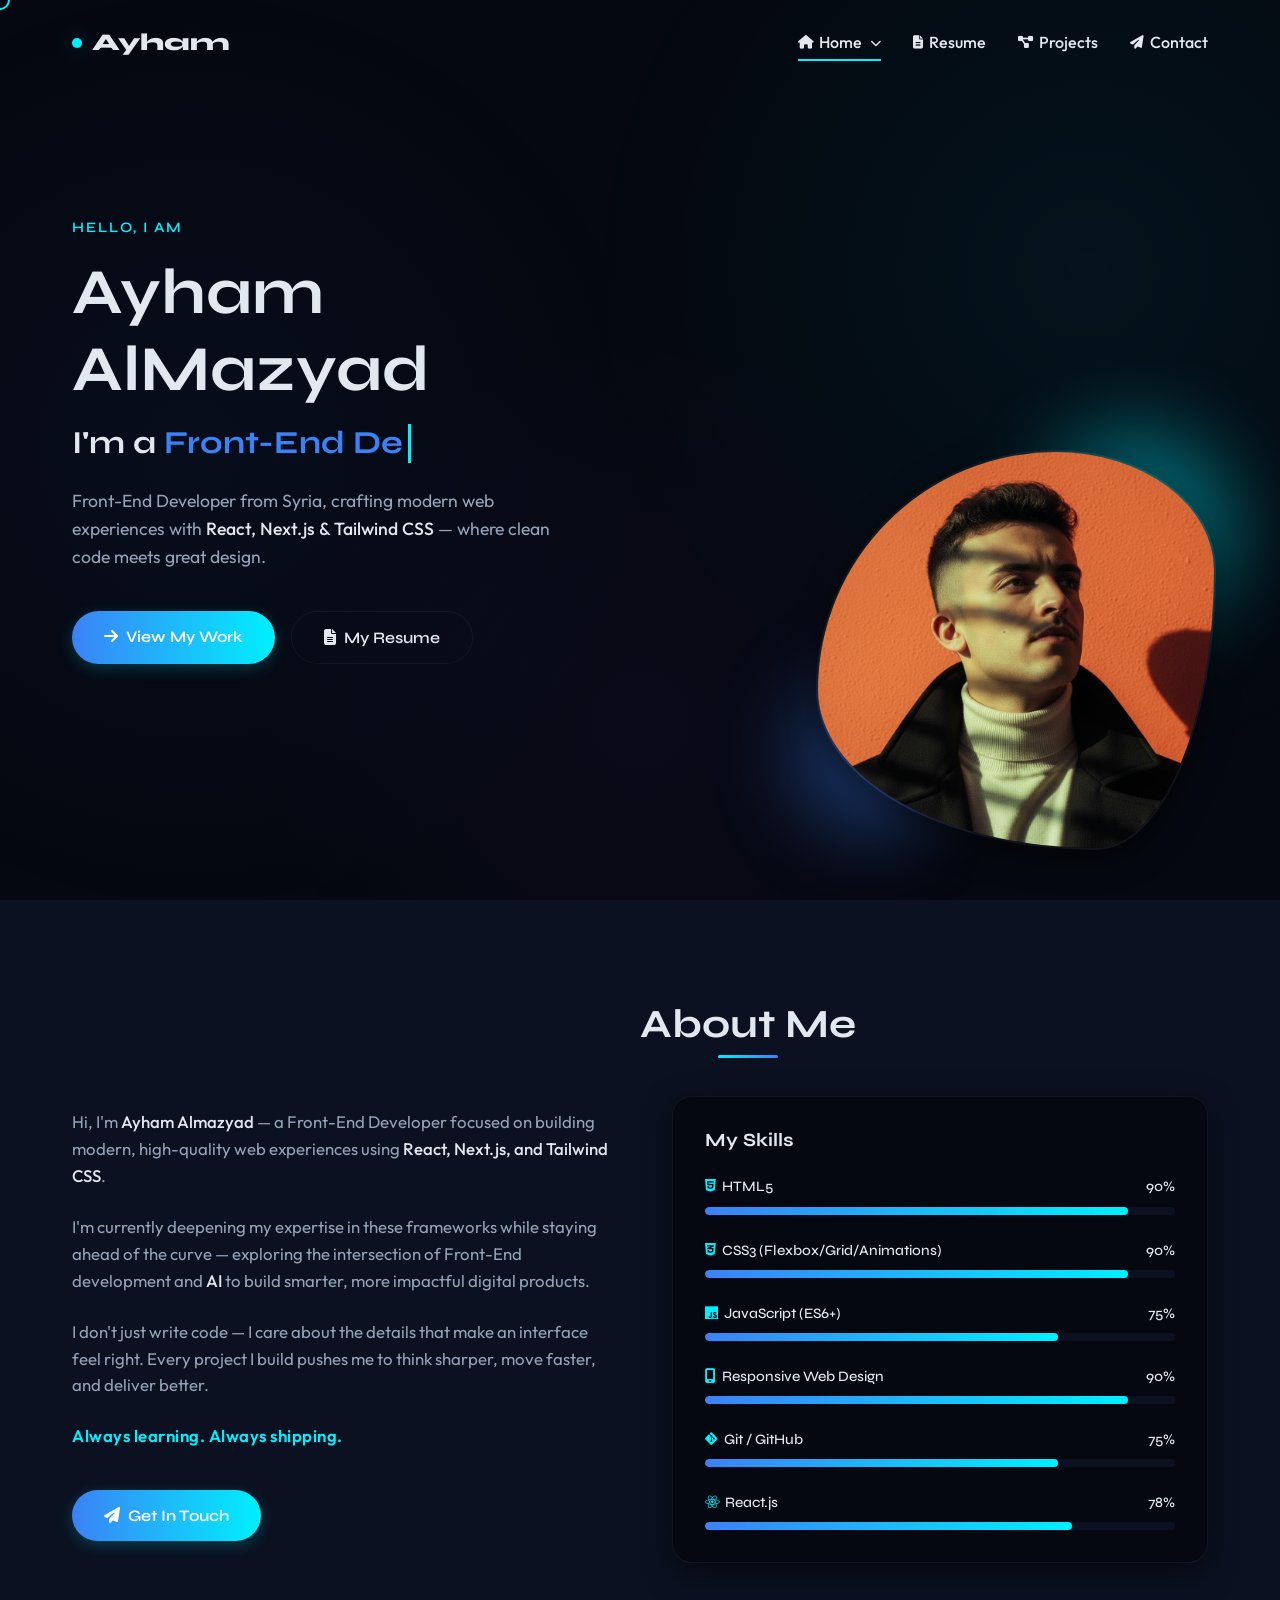
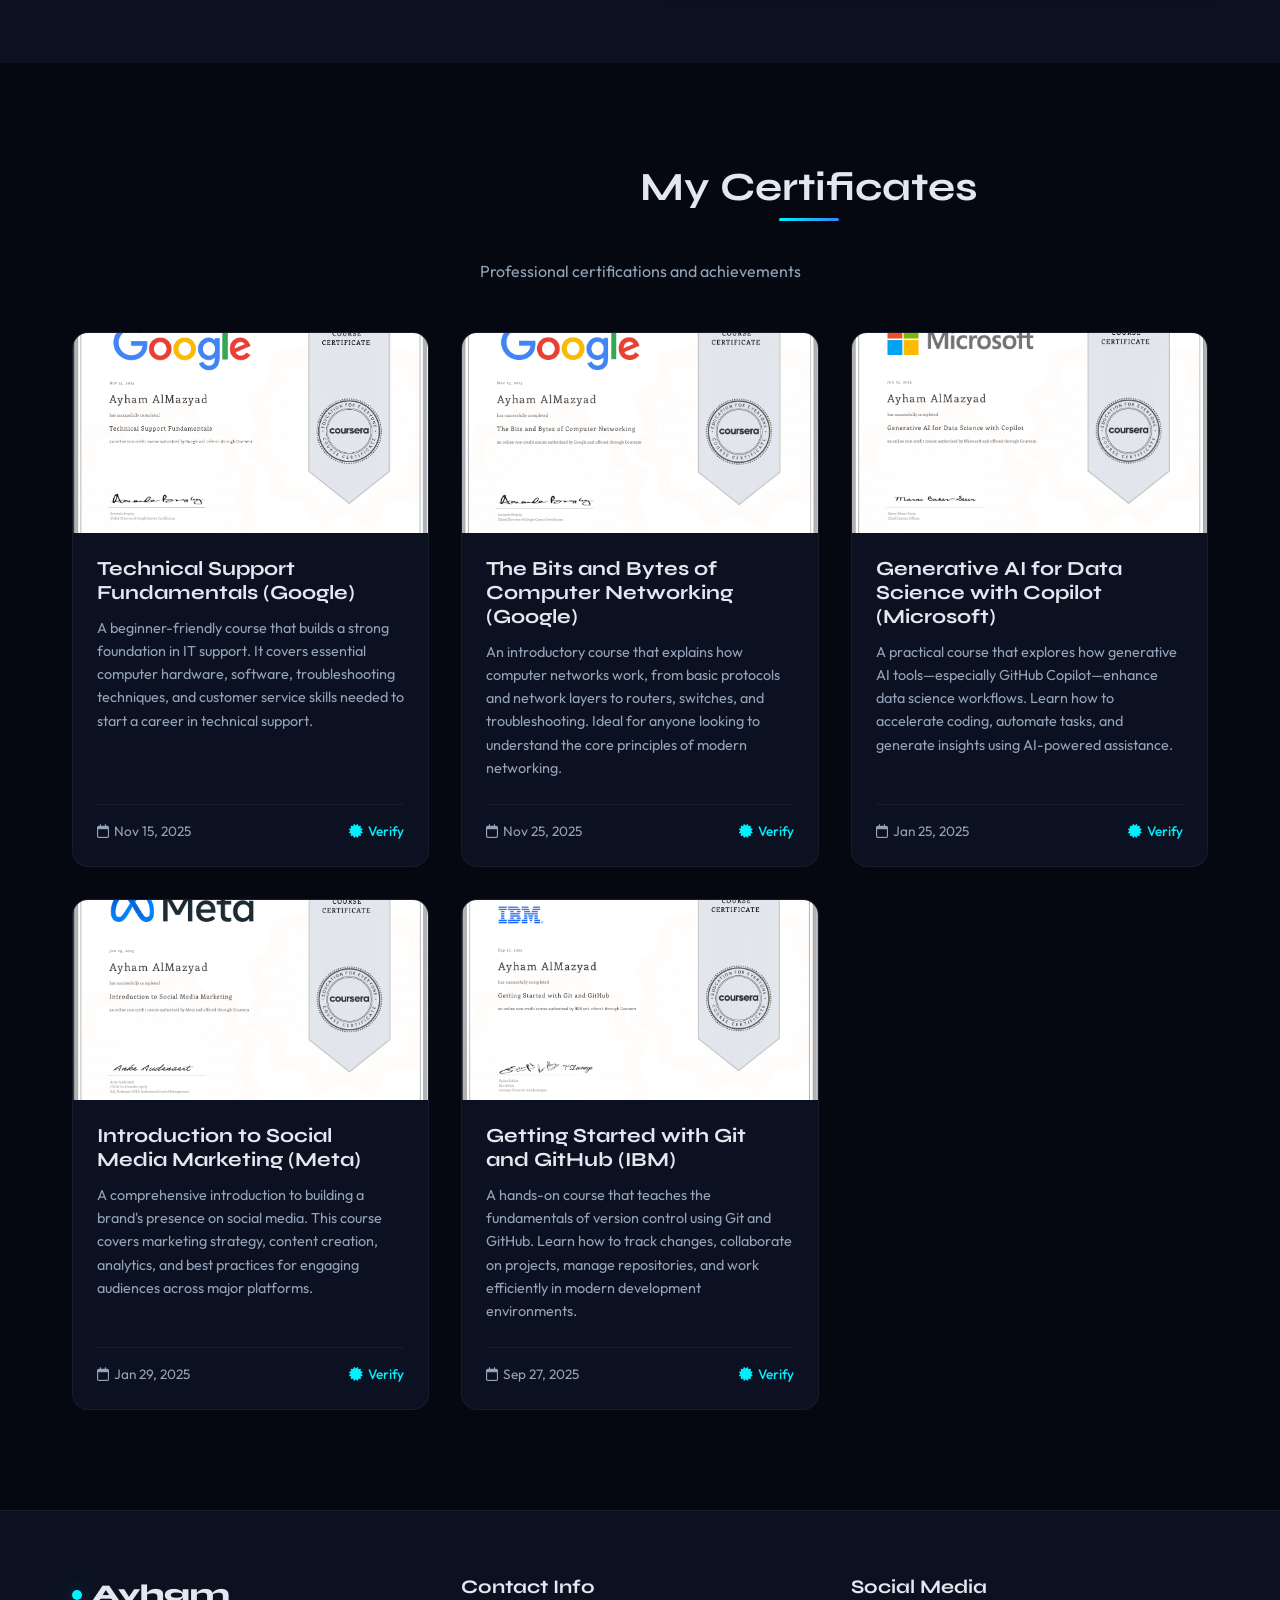
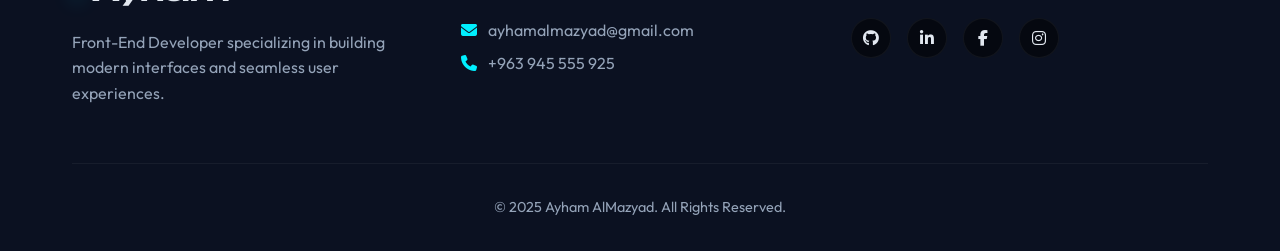
==== index.html @ 45a0497a "Add Google site verification meta tag" ====
<!DOCTYPE html>
<html lang="en">
<head>
  <meta charset="UTF-8" />
  <meta name="viewport" content="width=device-width, initial-scale=1.0" />
  <meta name="description" content="Ayham AlMazyad - Front-End Developer from Syria specializing in React, Next.js, and Tailwind CSS. Explore my portfolio, skills, and projects.">
  <meta name="keywords" content="Ayham AlMazyad, Front-End Developer, Web Developer, React Developer, Syria, Portfolio, Web Design, Next.js, Tailwind CSS">
  <meta name="author" content="Ayham AlMazyad">
  <meta name="robots" content="index, follow">
  <meta name="google-site-verification" content="DGbvXmLyxbvuvT5ohMLO5Bbuli8BbS2Sgircvzf3904" />
  <link rel="canonical" href="https://myportfolio.syria-cloud.info/index.html">
  <title>Ayham AlMazyad | Front-End Developer Portfolio</title>
  
  <!-- SEO & Open Graph -->
  <meta property="og:type" content="website">
  <meta property="og:title" content="Ayham AlMazyad | Front-End Developer Portfolio" />
  <meta property="og:description" content="Discover modern, responsive web interfaces crafted with React and Next.js by Ayham AlMazyad." />
  <meta property="og:image" content="https://myportfolio.syria-cloud.info/img/logo1.png" />
  <meta property="og:url" content="https://myportfolio.syria-cloud.info/index.html" />
  <meta property="og:site_name" content="Ayham AlMazyad Portfolio">
  
  <!-- Twitter Cards -->
  <meta name="twitter:card" content="summary_large_image">
  <meta name="twitter:title" content="Ayham AlMazyad | Front-End Developer Portfolio">
  <meta name="twitter:description" content="Front-End Developer from Syria specializing in modern, responsive web interfaces.">
  <meta name="twitter:image" content="https://myportfolio.syria-cloud.info/img/logo1.png">

  <!-- Structured Data (JSON-LD) -->
  <script type="application/ld+json">
  {
    "@context": "https://schema.org",
    "@type": "Person",
    "name": "Ayham AlMazyad",
    "url": "https://myportfolio.syria-cloud.info/index.html",
    "jobTitle": "Front-End Developer",
    "address": {
      "@type": "PostalAddress",
      "addressLocality": "Homs",
      "addressCountry": "Syria"
    },
    "sameAs": [
      "https://github.com/Aeham-sys",
      "https://www.linkedin.com/in/ayham-al-mziad",
      "https://www.facebook.com/ayham.mziad",
      "https://www.instagram.com/ayhambmz"
    ],
    "description": "Front-End Developer from Syria specializing in modern, responsive web interfaces with React, Next.js, and Tailwind CSS."
  }
  </script>
  <script type="application/ld+json">
  {
    "@context": "https://schema.org",
    "@type": "WebSite",
    "name": "Ayham AlMazyad Portfolio",
    "url": "https://myportfolio.syria-cloud.info/index.html"
  }
  </script>
  
  <!-- Fonts & Icons -->
  <link href="https://cdnjs.cloudflare.com/ajax/libs/font-awesome/6.5.0/css/all.min.css" rel="stylesheet">
  
  <!-- Custom Premium Stylesheet -->
  <link rel="stylesheet" href="./css/premium-theme.css">
</head>
<body>

  <!-- Custom Cursor -->
  <div class="custom-cursor" id="custom-cursor"></div>

  <!-- Preloader -->
  <div id="preloader">
    <div class="loader-pulse"></div>
  </div>

  <!-- Background Effect -->
  <div class="bg-mesh"></div>

  <!-- Header & Navigation -->
  <header id="header">
    <div class="container">
      <a href="#" class="logo">
        <div class="logo-dot"></div>
        Ayham
      </a>
      
      <div class="menu-toggle" id="menu-toggle">
        <i class="fas fa-bars"></i>
      </div>

      
      <nav class="nav-links">
        <div class="dropdown">
          <a href="#hero" class="active"><i class="fas fa-house" style="font-size: 0.85em;"></i>Home <i class="fas fa-chevron-down" style="font-size: 0.7em; margin-left: 2px;"></i></a>
          <div class="dropdown-content">
            <a href="#about"><i class="fas fa-user"></i> About</a>
            <a href="#skills"><i class="fas fa-code"></i> Skills</a>
            <a href="#certificates"><i class="fas fa-certificate"></i> Certificates</a>
          </div>
        </div>
        <a href="resume.html"><i class="fas fa-file-lines" style="font-size: 0.85em;"></i>Resume</a>
        <a href="projects.html"><i class="fas fa-project-diagram" style="font-size: 0.85em;"></i>Projects</a>
        <a href="contact.html" class="contact-link"><i class="fas fa-paper-plane" style="font-size: 0.85em;"></i>Contact</a>
      </nav>
    </div>
  </header>

  <main>
    <!-- Hero Section -->
    <section id="hero" class="hero section-padding">
      <div class="container">
        <div class="hero-content reveal">
          <span class="hero-subtitle">Hello, I am</span>
          <h1 class="hero-title">Ayham AlMazyad</h1>
          <h2 style="font-size: 2rem; margin-bottom: 1.5rem;">
            I'm a <span class="hero-typewriter"></span>
          </h2>
          <p class="hero-description">
            Front-End Developer from Syria, crafting modern web experiences with <span class="highlight">React, Next.js & Tailwind CSS</span> — where clean code meets great design.
          </p>

          <div class="hero-buttons">
            <a href="projects.html" class="btn btn-primary"><i class="fas fa-arrow-right" style="margin-right: 8px;"></i>View My Work</a>
            <a href="resume.html" class="btn btn-outline"><i class="fas fa-file-lines" style="margin-right: 8px;"></i>My Resume</a>
          </div>
        </div>
        
        <div class="hero-image-container reveal" style="transition-delay: 0.2s;">
          <div class="orb orb-1"></div>
          <div class="orb orb-2"></div>
          <img src="./img/logo1.png" alt="Ayham AlMazyad" class="hero-image" />
        </div>
      </div>
    </section>

    <!-- About Section -->
    <section id="about" class="about section-padding">
      <div class="container">
        <h2 class="section-title reveal">About Me</h2>
        
        <div class="about-grid">
          <div class="about-text reveal">
            <p>
              Hi, I'm <span class="highlight">Ayham Almazyad</span> — a Front-End Developer focused on building modern, high-quality web experiences using <span class="highlight">React, Next.js, and Tailwind CSS</span>.
            </p>
            <p>
              I'm currently deepening my expertise in these frameworks while staying ahead of the curve — exploring the intersection of Front-End development and <span class="highlight">AI</span> to build smarter, more impactful digital products.
            </p>
            <p>
              I don't just write code — I care about the details that make an interface feel right. Every project I build pushes me to think sharper, move faster, and deliver better.
            </p>
            <p style="font-weight: 600; color: var(--accent-cyan); letter-spacing: 0.5px;">
              Always learning. Always shipping.
            </p>

            <a href="contact.html" class="btn btn-primary" style="margin-top: 1rem;"><i class="fas fa-paper-plane" style="margin-right: 8px;"></i>Get In Touch</a>
          </div>
          
          <div class="skills-container reveal" style="transition-delay: 0.2s;" id="skills">
            <h3 style="margin-bottom: 1.5rem; color: var(--text-main);">My Skills</h3>
            
            <div class="skill-item">
              <div class="skill-info">
                <span><i class="fab fa-html5" style="margin-right: 6px; color: var(--accent-cyan);"></i>HTML5</span>
                <span>90%</span>
              </div>
              <div class="skill-bar"><div class="skill-progress" style="width: 90%;"></div></div>
            </div>
            
            <div class="skill-item">
              <div class="skill-info">
                <span><i class="fab fa-css3-alt" style="margin-right: 6px; color: var(--accent-cyan);"></i>CSS3 (Flexbox/Grid/Animations)</span>
                <span>90%</span>
              </div>
              <div class="skill-bar"><div class="skill-progress" style="width: 90%;"></div></div>
            </div>
            
            <div class="skill-item">
              <div class="skill-info">
                <span><i class="fab fa-js" style="margin-right: 6px; color: var(--accent-cyan);"></i>JavaScript (ES6+)</span>
                <span>75%</span>
              </div>
              <div class="skill-bar"><div class="skill-progress" style="width: 75%;"></div></div>
            </div>
            
            <div class="skill-item">
              <div class="skill-info">
                <span><i class="fas fa-mobile-screen" style="margin-right: 6px; color: var(--accent-cyan);"></i>Responsive Web Design</span>
                <span>90%</span>
              </div>
              <div class="skill-bar"><div class="skill-progress" style="width: 90%;"></div></div>
            </div>
            
            <div class="skill-item">
              <div class="skill-info">
                <span><i class="fab fa-git-alt" style="margin-right: 6px; color: var(--accent-cyan);"></i>Git / GitHub</span>
                <span>75%</span>
              </div>
              <div class="skill-bar"><div class="skill-progress" style="width: 75%;"></div></div>
            </div>
            
            <div class="skill-item">
              <div class="skill-info">
                <span><i class="fab fa-react" style="margin-right: 6px; color: var(--accent-cyan);"></i>React.js</span>
                <span>78%</span>
              </div>
              <div class="skill-bar"><div class="skill-progress" style="width: 78%;"></div></div>
            </div>
            
          </div>
        </div>
      </div>
    </section>

    <!-- Certificates Section -->
    <section id="certificates" class="section-padding">
      <div class="container">
        <h2 class="section-title reveal">My Certificates</h2>
        <p style="text-align: center; color: var(--text-muted); margin-bottom: 3rem;" class="reveal">Professional certifications and achievements</p>
        
        <div class="certificates-grid">
          <!-- Certificate 1 -->
          <div class="certificate-card reveal">
            <div class="certificate-image">
              <img src="./img/techsf.PNG" alt="Technical Support Fundamentals Certificate">
            </div>
            <div class="certificate-content">
              <h3>Technical Support Fundamentals (Google)</h3>
              <p class="certificate-description">
                A beginner-friendly course that builds a strong foundation in IT support. It covers essential computer hardware, software, troubleshooting techniques, and customer service skills needed to start a career in technical support.
              </p>
              <div class="certificate-meta">
                <span class="certificate-date"><i class="far fa-calendar"></i> Nov 15, 2025</span>
                <a href="https://coursera.org/verify/MAWNRXR6J2VS" class="verify-link" target="_blank">
                  <i class="fas fa-certificate"></i> Verify
                </a>
              </div>
            </div>
          </div>

          <!-- Certificate 2 -->
          <div class="certificate-card reveal" style="transition-delay: 0.1s;">
            <div class="certificate-image">
              <img src="./img/bits.PNG" alt="Computer Networking Certificate">
            </div>
            <div class="certificate-content">
              <h3>The Bits and Bytes of Computer Networking (Google)</h3>
              <p class="certificate-description">
                An introductory course that explains how computer networks work, from basic protocols and network layers to routers, switches, and troubleshooting. Ideal for anyone looking to understand the core principles of modern networking.
              </p>
              <div class="certificate-meta">
                <span class="certificate-date"><i class="far fa-calendar"></i> Nov 25, 2025</span>
                <a href="https://coursera.org/verify/P1MVNRF85F58" class="verify-link" target="_blank">
                  <i class="fas fa-certificate"></i> Verify
                </a>
              </div>
            </div>
          </div>

          <!-- Certificate 3 -->
          <div class="certificate-card reveal" style="transition-delay: 0.2s;">
            <div class="certificate-image">
              <img src="./img/Gen.PNG" alt="Generative AI Certificate">
            </div>
            <div class="certificate-content">
              <h3>Generative AI for Data Science with Copilot (Microsoft)</h3>
              <p class="certificate-description">
                A practical course that explores how generative AI tools—especially GitHub Copilot—enhance data science workflows. Learn how to accelerate coding, automate tasks, and generate insights using AI-powered assistance.
              </p>
              <div class="certificate-meta">
                <span class="certificate-date"><i class="far fa-calendar"></i> Jan 25, 2025</span>
                <a href="https://coursera.org/verify/5SNIGVZ3HT3Q" class="verify-link" target="_blank">
                  <i class="fas fa-certificate"></i> Verify
                </a>
              </div>
            </div>
          </div>

          <!-- Certificate 4 -->
          <div class="certificate-card reveal" style="transition-delay: 0.3s;">
            <div class="certificate-image">
              <img src="./img/markiting.PNG" alt="Social Media Marketing Certificate">
            </div>
            <div class="certificate-content">
              <h3>Introduction to Social Media Marketing (Meta)</h3>
              <p class="certificate-description">
                A comprehensive introduction to building a brand's presence on social media. This course covers marketing strategy, content creation, analytics, and best practices for engaging audiences across major platforms.
              </p>
              <div class="certificate-meta">
                <span class="certificate-date"><i class="far fa-calendar"></i> Jan 29, 2025</span>
                <a href="https://coursera.org/verify/VUBL02FN14LG" class="verify-link" target="_blank">
                  <i class="fas fa-certificate"></i> Verify
                </a>
              </div>
            </div>
          </div>

          <!-- Certificate 5 -->
          <div class="certificate-card reveal" style="transition-delay: 0.4s;">
            <div class="certificate-image">
              <img src="./img/git.PNG" alt="Git and GitHub Certificate">
            </div>
            <div class="certificate-content">
              <h3>Getting Started with Git and GitHub (IBM)</h3>
              <p class="certificate-description">
                A hands-on course that teaches the fundamentals of version control using Git and GitHub. Learn how to track changes, collaborate on projects, manage repositories, and work efficiently in modern development environments.
              </p>
              <div class="certificate-meta">
                <span class="certificate-date"><i class="far fa-calendar"></i> Sep 27, 2025</span>
                <a href="https://coursera.org/verify/XLEJCWPK1E5Y" class="verify-link" target="_blank">
                  <i class="fas fa-certificate"></i> Verify
                </a>
              </div>
            </div>
          </div>
        </div>
      </div>
    </section>
  </main>

  <!-- Footer -->
  <footer>
    <div class="container">
      <div class="footer-content reveal">
        <div class="footer-col">
          <a href="#" class="logo" style="margin-bottom: 1rem;">
            <div class="logo-dot"></div>
            Ayham
          </a>
          <p>Front-End Developer specializing in building modern interfaces and seamless user experiences.</p>
        </div>
        
        <div class="footer-col">
          <h4>Contact Info</h4>
          <p><i class="fas fa-envelope" style="color: var(--accent-cyan); margin-right: 8px;"></i> ayhamalmazyad@gmail.com</p>
          <p><i class="fas fa-phone" style="color: var(--accent-cyan); margin-right: 8px;"></i> +963 945 555 925</p>
        </div>
        
        <div class="footer-col">
          <h4>Social Media</h4>
          <div class="social-icons">
            <a href="https://github.com/Aeham-sys" target="_blank" aria-label="GitHub"><i class="fab fa-github"></i></a>
            <a href="https://www.linkedin.com/in/ayham-al-mziad" target="_blank" aria-label="LinkedIn"><i class="fab fa-linkedin-in"></i></a>
            <a href="https://www.facebook.com/ayham.mziad" target="_blank" aria-label="Facebook"><i class="fab fa-facebook-f"></i></a>
            <a href="https://www.instagram.com/ayhambmz" target="_blank" aria-label="Instagram"><i class="fab fa-instagram"></i></a>
          </div>
        </div>
      </div>
      
      <div class="footer-bottom">
        <p>&copy; 2025 Ayham AlMazyad. All Rights Reserved.</p>
      </div>
    </div>
  </footer>

  <!-- Main Animation Scripts -->
  <script src="./js/animations.js"></script>
</body>
</html>
---- css/premium-theme.css ----
@import url('https://fonts.googleapis.com/css2?family=Outfit:wght@300;400;500;600&family=Syne:wght@400;500;600;700;800&display=swap');

:root {
  /* Color Palette - Premium Dark Theme */
  --bg-primary: #050810;
  --bg-secondary: #0B1121;
  --bg-glass: rgba(11, 17, 33, 0.7);
  --accent-cyan: #00F0FF;
  --accent-blue: #3B82F6;
  --accent-purple: #A855F7;
  --text-main: #E2E8F0;
  --text-muted: #94A3B8;
  --border-glass: rgba(255, 255, 255, 0.05);
  
  /* Typography */
  --font-heading: 'Syne', sans-serif;
  --font-body: 'Outfit', sans-serif;
  
  /* Transitions & Shadows */
  --ts-fast: 0.2s ease;
  --ts-smooth: 0.4s cubic-bezier(0.4, 0, 0.2, 1);
  --glow-cyan: 0 0 20px rgba(0, 240, 255, 0.3);
  --glow-blue: 0 0 20px rgba(59, 130, 246, 0.3);
  --shadow-card: 0 10px 30px rgba(0,0,0,0.5);
}




/* Base Styles */
* {
  margin: 0;
  padding: 0;
  box-sizing: border-box;
}

html {
  scroll-behavior: smooth;
  overflow-x: hidden;
}

body {
  font-family: var(--font-body);
  background-color: var(--bg-primary);
  color: var(--text-main);
  line-height: 1.6;
  overflow-x: hidden;
}


/* Background Effects */
.bg-mesh {
  position: fixed;
  top: 0;
  left: 0;
  width: 100vw;
  height: 100vh;
  z-index: -1;
  background: 
    radial-gradient(circle at 15% 50%, rgba(59, 130, 246, 0.05) 0%, transparent 40%),
    radial-gradient(circle at 85% 30%, rgba(0, 240, 255, 0.05) 0%, transparent 40%),
    radial-gradient(circle at 50% 80%, rgba(168, 85, 247, 0.04) 0%, transparent 40%);
  pointer-events: none;
}

/* Custom Cursor */
.custom-cursor {
  width: 20px;
  height: 20px;
  border: 2px solid var(--accent-cyan);
  border-radius: 50%;
  position: fixed;
  pointer-events: none;
  z-index: 9999;
  transform: translate(-50%, -50%);
  transition: width 0.2s, height 0.2s, background-color 0.2s;
}

.custom-cursor.hover {
  width: 40px;
  height: 40px;
  background-color: rgba(0, 240, 255, 0.1);
  border-color: transparent;
}

/* Preloader */
#preloader {
  position: fixed;
  top: 0;
  left: 0;
  width: 100%;
  height: 100%;
  background-color: var(--bg-primary);
  z-index: 10000;
  display: flex;
  justify-content: center;
  align-items: center;
  transition: opacity 0.4s ease;
}

.loader-pulse {
  width: 50px;
  height: 50px;
  background-color: var(--accent-cyan);
  border-radius: 50%;
  animation: pulse 1.5s infinite ease-in-out;
}

@keyframes pulse {
  0% { transform: scale(0.8); box-shadow: 0 0 0 0 rgba(0, 240, 255, 0.7); }
  70% { transform: scale(1.2); box-shadow: 0 0 0 20px rgba(0, 240, 255, 0); }
  100% { transform: scale(0.8); box-shadow: 0 0 0 0 rgba(0, 240, 255, 0); }
}

/* Typography & Utilities */
h1, h2, h3, h4, h5, h6 {
  font-family: var(--font-heading);
  font-weight: 700;
  line-height: 1.2;
}

a {
  text-decoration: none;
  color: inherit;
  transition: var(--ts-fast);
}

img {
  max-width: 100%;
  height: auto;
  display: block;
}

.container {
  width: 100%;
  max-width: 1200px;
  margin: 0 auto;
  padding: 0 2rem;
}

.section-padding {
  padding: 100px 0;
}

.section-title {
  font-size: 2.5rem;
  text-align: center;
  margin-bottom: 3rem;
  color: var(--text-main);
  position: relative;
  display: inline-block;
  left: 50%;
  transform: translateX(-50%);
}

.section-title::after {
  content: '';
  position: absolute;
  bottom: -10px;
  left: 50%;
  transform: translateX(-50%);
  width: 60px;
  height: 3px;
  background: linear-gradient(90deg, var(--accent-cyan), var(--accent-blue));
  border-radius: 2px;
}

/* Buttons */
.btn {
  display: inline-block;
  padding: 0.8rem 2rem;
  border-radius: 30px;
  font-family: var(--font-heading);
  font-weight: 600;
  font-size: 1rem;
  cursor: pointer;
  transition: var(--ts-smooth);
  position: relative;
  overflow: hidden;
  z-index: 1;
}

.btn-primary {
  background: linear-gradient(90deg, var(--accent-blue), var(--accent-cyan));
  color: #fff;
  border: none;
  box-shadow: 0 4px 15px rgba(0, 240, 255, 0.2);
}

.btn-primary:hover {
  box-shadow: var(--glow-cyan);
  transform: translateY(-2px);
}

.btn-outline {
  background: transparent;
  color: var(--text-main);
  border: 1px solid var(--border-glass);
}

.btn-outline:hover {
  border-color: var(--accent-cyan);
  color: var(--accent-cyan);
}

/* Navigation */
header {
  position: fixed;
  top: 0;
  width: 100%;
  z-index: 2000;
  padding: 1.5rem 0;
  transition: var(--ts-smooth);
}


header.scrolled {
  background: var(--bg-glass);
  backdrop-filter: blur(20px);
  -webkit-backdrop-filter: blur(20px);
  border-bottom: 1px solid var(--border-glass);
  padding: 0.8rem 0;
  box-shadow: 0 10px 30px rgba(0, 0, 0, 0.2);
}

header .container {
  display: flex;
  justify-content: space-between;
  align-items: center;
}

.logo {
  font-family: var(--font-heading);
  font-size: 1.5rem;
  font-weight: 800;
  display: flex;
  align-items: center;
  gap: 10px;
  color: var(--text-main);
}

.logo-dot {
  width: 10px;
  height: 10px;
  background-color: var(--accent-cyan);
  border-radius: 50%;
  box-shadow: var(--glow-cyan);
}

.nav-links {
  display: flex;
  gap: 2rem;
}

.nav-links a {
  font-size: 1rem;
  font-weight: 500;
  color: var(--text-main);
  position: relative;
  display: flex;
  align-items: center;
  gap: 6px;
}

/* Dropdown Styles */
.nav-links .dropdown {
  position: relative;
  display: inline-block;
}

.dropdown-content {
  position: absolute;
  top: 100%;
  left: 50%;
  transform: translateX(-50%) translateY(10px);
  min-width: 180px;
  background: var(--bg-glass);
  backdrop-filter: blur(20px);
  -webkit-backdrop-filter: blur(20px);
  border: 1px solid var(--border-glass);
  border-radius: 15px;
  padding: 0.8rem;
  opacity: 0;
  visibility: hidden;
  transition: all 0.3s cubic-bezier(0.4, 0, 0.2, 1);
  box-shadow: 0 15px 35px rgba(0,0,0,0.4);
  z-index: 1000;
}

.dropdown:hover .dropdown-content {
  opacity: 1;
  visibility: visible;
  transform: translateX(-50%) translateY(0);
}

.dropdown-content a {
  padding: 0.8rem 1rem;
  border-radius: 10px;
  width: 100%;
  font-size: 0.95rem;
  color: var(--text-muted);
}

.dropdown-content a:hover {
  background: rgba(0, 240, 255, 0.08);
  color: var(--accent-cyan);
  padding-left: 1.2rem;
}

.nav-links a::after {
  content: '';
  position: absolute;
  width: 0;
  height: 2px;
  bottom: -5px;
  left: 0;
  background-color: var(--accent-cyan);
  transition: var(--ts-smooth);
}

.nav-links a:hover::after,
.nav-links a.active::after {
  width: 100%;
}

.menu-toggle {
  display: none;
  font-size: 1.5rem;
  cursor: pointer;
  color: var(--text-main);
}

/* Hero Section */
.hero {
  min-height: 100vh;
  display: flex;
  align-items: center;
  position: relative;
  overflow: hidden;
  padding-top: 80px;
}

.hero-content {
  max-width: 600px;
  z-index: 2;
}

.hero-subtitle {
  color: var(--accent-cyan);
  font-family: var(--font-heading);
  font-weight: 600;
  letter-spacing: 2px;
  text-transform: uppercase;
  font-size: 0.9rem;
  margin-bottom: 1rem;
  display: block;
}

.hero-title {
  font-size: 4rem;
  margin-bottom: 1rem;
  color: var(--text-main);
}

.hero-typewriter {
  display: inline-block;
  color: var(--accent-blue);
  border-right: 3px solid var(--accent-cyan);
  padding-right: 5px;
  white-space: nowrap;
  animation: blinkCursor 0.75s step-end infinite;
}

@keyframes blinkCursor {
  from, to { border-color: transparent }
  50% { border-color: var(--accent-cyan); }
}

.hero-description {
  color: var(--text-muted);
  font-size: 1.1rem;
  margin-bottom: 2.5rem;
  max-width: 500px;
}

.hero-buttons {
  display: flex;
  gap: 1rem;
}

.hero-image-container {
  position: absolute;
  right: 5%;
  top: 50%;
  transform: translateY(-50%);
  width: 400px;
  height: 400px;
  z-index: 1;
}

.hero-image {
  width: 100%;
  height: 100%;
  object-fit: cover;
  border-radius: 60% 40% 30% 70% / 60% 30% 70% 40%;
  border: 2px solid var(--border-glass);
  box-shadow: var(--shadow-card);
  position: relative;
  z-index: 2;
  animation: morph 8s ease-in-out infinite alternate;
}

@keyframes morph {
  0% { border-radius: 60% 40% 30% 70% / 60% 30% 70% 40%; }
  50% { border-radius: 30% 60% 70% 40% / 50% 60% 30% 60%; }
  100% { border-radius: 60% 40% 30% 70% / 60% 30% 70% 40%; }
}

.orb {
  position: absolute;
  border-radius: 50%;
  filter: blur(40px);
  z-index: 1;
  animation: float 6s ease-in-out infinite;
}

.orb-1 {
  width: 200px;
  height: 200px;
  background: rgba(0, 240, 255, 0.4);
  top: -20px;
  right: -20px;
}

.orb-2 {
  width: 150px;
  height: 150px;
  background: rgba(59, 130, 246, 0.4);
  bottom: 20px;
  left: -20px;
  animation-delay: -3s;
}

@keyframes float {
  0% { transform: translateY(0px) rotate(0deg); }
  50% { transform: translateY(-20px) rotate(10deg); }
  100% { transform: translateY(0px) rotate(0deg); }
}

/* About Section */
.about {
  background-color: var(--bg-secondary);
}

.about-grid {
  display: grid;
  grid-template-columns: 1fr 1fr;
  gap: 4rem;
  align-items: center;
}

.about-text {
  color: var(--text-muted);
  font-size: 1.05rem;
}

.about-text p {
  margin-bottom: 1.5rem;
}

.highlight {
  color: var(--text-main);
  font-weight: 500;
}

/* Skills Box */
.skills-container {
  background: var(--bg-primary);
  padding: 2rem;
  border-radius: 20px;
  border: 1px solid var(--border-glass);
  box-shadow: var(--shadow-card);
}

.skill-item {
  margin-bottom: 1.5rem;
}

.skill-item:last-child {
  margin-bottom: 0;
}

.skill-info {
  display: flex;
  justify-content: space-between;
  margin-bottom: 0.5rem;
  font-family: var(--font-heading);
  font-weight: 500;
  font-size: 0.9rem;
}

.skill-bar {
  width: 100%;
  height: 8px;
  background-color: var(--bg-secondary);
  border-radius: 4px;
  overflow: hidden;
}

.skill-progress {
  height: 100%;
  background: linear-gradient(90deg, var(--accent-blue), var(--accent-cyan));
  border-radius: 4px;
  position: relative;
  /* width is set inline */
}

/* Certificates */
.certificates-grid {
  display: grid;
  grid-template-columns: repeat(auto-fit, minmax(320px, 1fr));
  gap: 2rem;
}

.certificate-card {
  background: var(--bg-secondary);
  border: 1px solid var(--border-glass);
  border-radius: 16px;
  overflow: hidden;
  transition: var(--ts-smooth);
  height: 100%;
  display: flex;
  flex-direction: column;
}

.certificate-card:hover {
  transform: translateY(-10px);
  border-color: rgba(0, 240, 255, 0.3);
  box-shadow: var(--shadow-card), 0 0 15px rgba(0, 240, 255, 0.1);
}

.certificate-image {
  width: 100%;
  height: 200px;
  overflow: hidden;
}

.certificate-image img {
  width: 100%;
  height: 100%;
  object-fit: cover;
  transition: transform 0.5s ease;
}

.certificate-card:hover .certificate-image img {
  transform: scale(1.05);
}

.certificate-content {
  padding: 1.5rem;
  flex-grow: 1;
  display: flex;
  flex-direction: column;
}

.certificate-content h3 {
  font-size: 1.25rem;
  margin-bottom: 0.75rem;
  color: var(--text-main);
}

.certificate-description {
  color: var(--text-muted);
  font-size: 0.9rem;
  margin-bottom: 1.5rem;
  flex-grow: 1;
}

.certificate-meta {
  display: flex;
  justify-content: space-between;
  align-items: center;
  margin-top: auto;
  padding-top: 1rem;
  border-top: 1px solid var(--border-glass);
}

.certificate-date {
  font-size: 0.85rem;
  color: var(--text-muted);
  display: flex;
  align-items: center;
  gap: 5px;
}

.verify-link {
  font-size: 0.85rem;
  color: var(--accent-cyan);
  font-weight: 500;
  display: flex;
  align-items: center;
  gap: 5px;
}

.verify-link:hover {
  text-shadow: 0 0 8px rgba(0, 240, 255, 0.5);
}

/* Footer */
footer {
  background-color: var(--bg-secondary);
  border-top: 1px solid var(--border-glass);
  padding: 4rem 0 2rem;
}

.footer-content {
  display: grid;
  grid-template-columns: repeat(auto-fit, minmax(200px, 1fr));
  gap: 2rem;
  margin-bottom: 3rem;
}

.footer-col h4 {
  color: var(--text-main);
  font-size: 1.2rem;
  margin-bottom: 1.2rem;
}

.footer-col p {
  color: var(--text-muted);
  margin-bottom: 0.5rem;
}

.social-icons {
  display: flex;
  gap: 1rem;
}

.social-icons a {
  display: flex;
  align-items: center;
  justify-content: center;
  width: 40px;
  height: 40px;
  border-radius: 50%;
  background: var(--bg-primary);
  border: 1px solid var(--border-glass);
  color: var(--text-main);
  transition: var(--ts-fast);
}

.social-icons a:hover {
  background: var(--accent-blue);
  border-color: var(--accent-blue);
  color: #fff;
  transform: translateY(-3px);
  box-shadow: var(--glow-blue);
}

.footer-bottom {
  text-align: center;
  padding-top: 2rem;
  border-top: 1px solid var(--border-glass);
  color: var(--text-muted);
  font-size: 0.9rem;
}

/* Scroll Animations Defaults */
.reveal {
  opacity: 0;
  transform: translateY(30px);
  transition: all 0.8s ease;
}
.reveal.active {
  opacity: 1;
  transform: translateY(0);
}

/* Responsive */
@media (max-width: 991px) {
  .hero-title {
    font-size: 3rem;
  }
  .about-grid {
    grid-template-columns: 1fr;
  }
  .hero-image-container {
    width: 300px;
    height: 300px;
    right: 0;
  }
}

@media (max-width: 768px) {
  .menu-toggle {
    display: block;
    z-index: 1001;
    order: 3;
    margin-left: 1rem;
  }
  


  .nav-links {
    position: fixed;
    top: 0;
    right: 0;
    width: 280px;
    height: 100vh;
    background: rgba(11, 17, 33, 0.85);
    backdrop-filter: blur(20px);
    -webkit-backdrop-filter: blur(20px);
    flex-direction: column;
    padding: 100px 1.5rem 2rem;
    transition: transform 0.4s cubic-bezier(0.4, 0, 0.2, 1);
    transform: translateX(105%);
    border-left: 1px solid var(--border-glass);
    box-shadow: -15px 0 35px rgba(0,0,0,0.4);
    z-index: 1002;
    gap: 0.5rem; /* Tighter gap for styled items */
  }
  
  .nav-links.active {
    transform: translateX(0);
  }

  /* Mobile Link Styling */
  .nav-links a {
    width: 100%;
    padding: 1rem 1.5rem;
    border-radius: 12px;
    font-size: 1.1rem;
    font-weight: 500;
    color: var(--text-main);
    display: flex;
    align-items: center;
    gap: 12px;
    background: transparent;
    transition: all 0.3s ease;
    border: 1px solid transparent;
  }

  .nav-links a i {
    font-size: 1.2rem;
    color: var(--accent-cyan);
    width: 24px;
    text-align: center;
  }

  .nav-links a:hover,
  .nav-links a.active {
    background: rgba(0, 240, 255, 0.08);
    color: var(--accent-cyan);
    border-color: rgba(0, 240, 255, 0.15);
    padding-left: 1.8rem; /* Slide right effect */
  }




  /* Overlay Backdrop for Mobile Menu */
  .menu-overlay {
    position: fixed;
    top: 0;
    left: 0;
    width: 100%;
    height: 100%;
    background: rgba(0, 0, 0, 0.6);
    backdrop-filter: blur(4px);
    z-index: 1001;
    opacity: 0;
    visibility: hidden;
    transition: all 0.4s ease;
  }

  .menu-overlay.active {
    opacity: 1;
    visibility: visible;
  }

  body.menu-open {
    overflow: hidden; /* Prevent scrolling when menu is open */
  }

  
  .hero {
    flex-direction: column;
    justify-content: center;
    text-align: center;
    padding-top: 120px;
  }
  
  .hero-content {
    margin: 0 auto;
  }
  
  .hero-buttons {
    justify-content: center;
  }
  
  .hero-image-container {
    position: relative;
    transform: none;
    margin: 3rem auto 0;
    left: auto;
    right: auto;
    width: 250px;
    height: 250px;
  }
  
  .section-title {
    font-size: 2rem;
  }

  /* Sanitize Orbs on Mobile */
  .orb {
    filter: blur(30px);
    opacity: 0.5;
  }
  
  .orb-1 {
    width: 120px !important;
    height: 120px !important;
    right: -10px !important;
    top: -10px !important;
  }
  
  .orb-2 {
    width: 100px !important;
    height: 100px !important;
    left: -10px !important;
    bottom: -10px !important;
  }
}
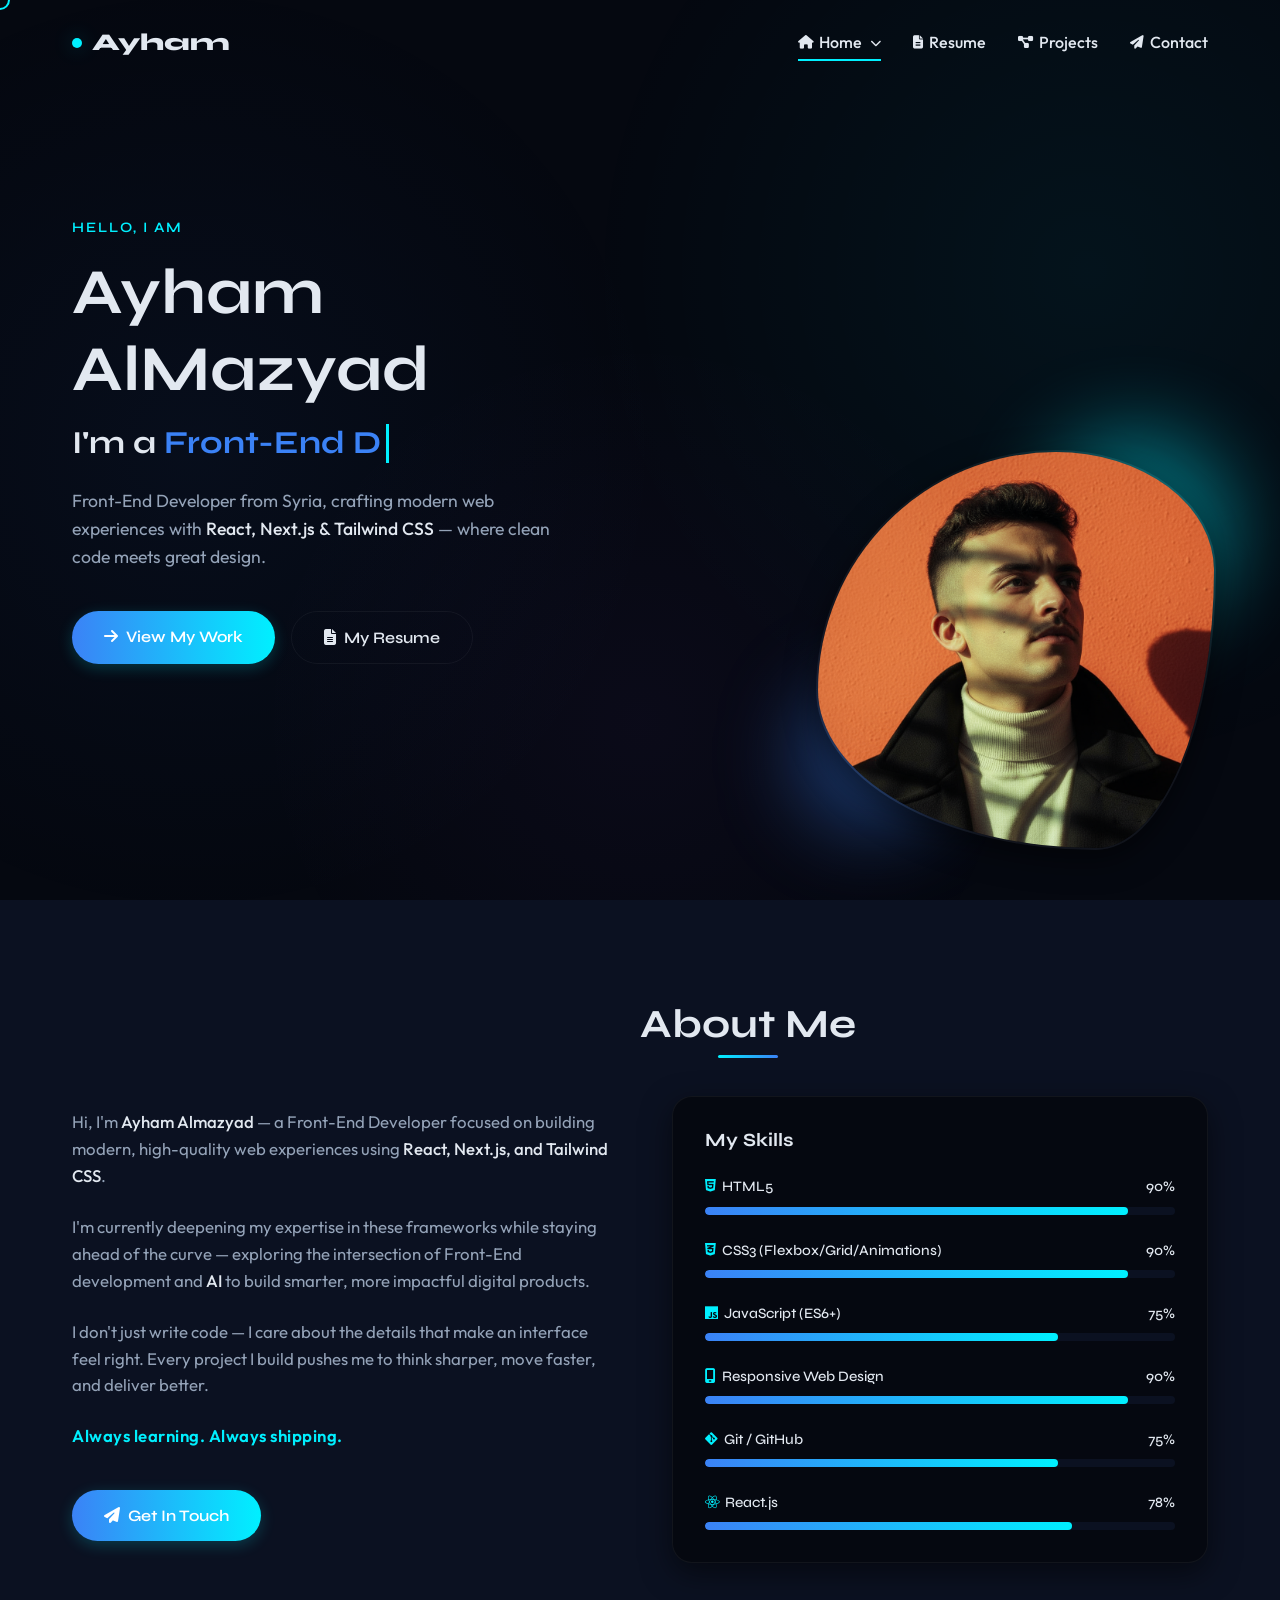
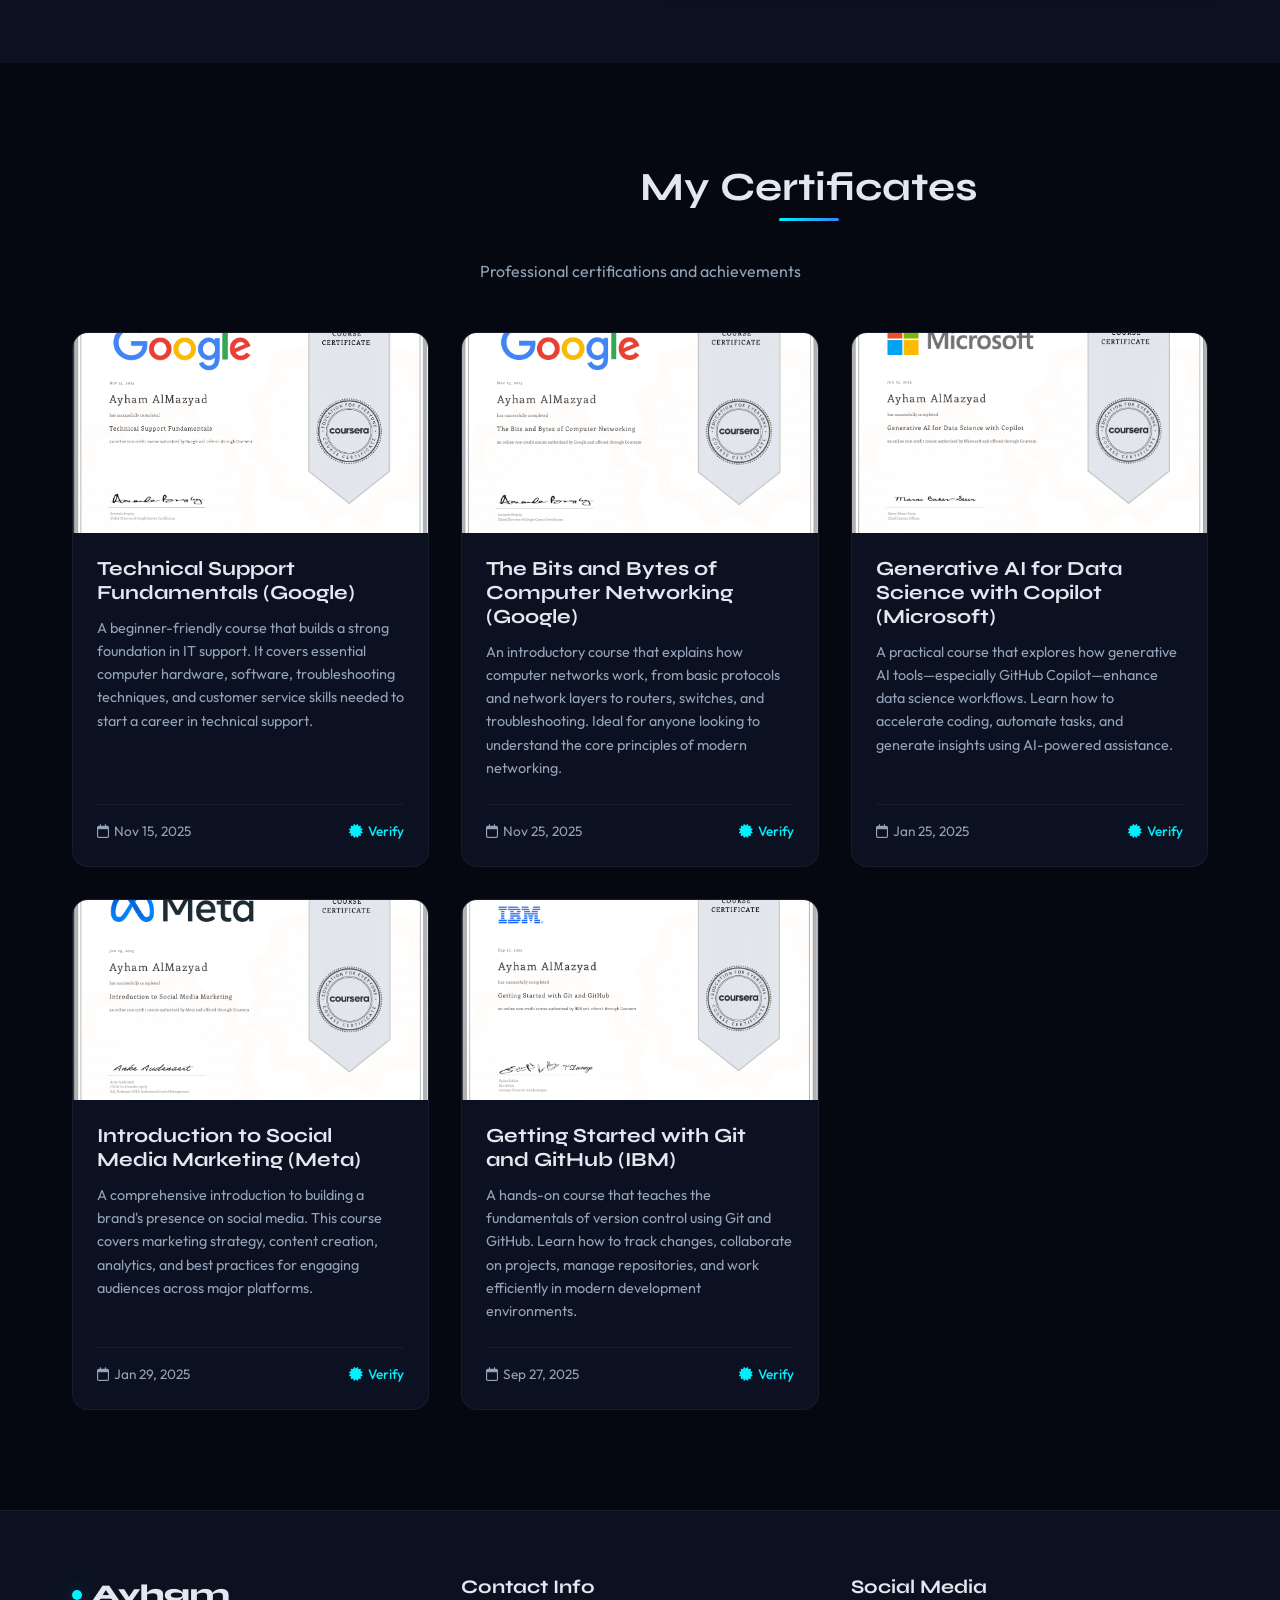
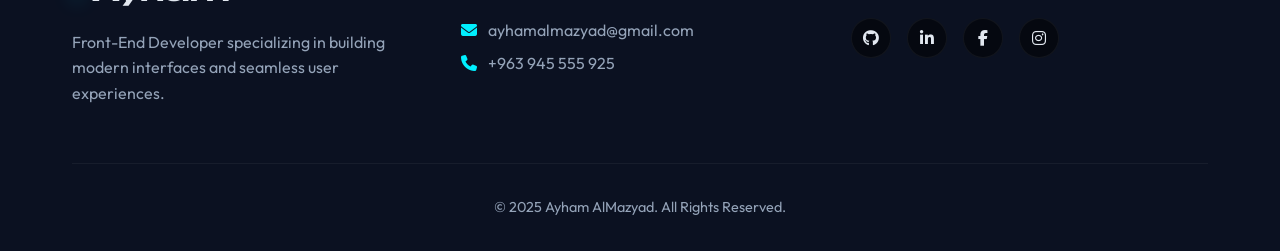
==== commit 52d31392: "Optimize SEO and social media previews across all pages" ====
--- a/index.html
+++ b/index.html
@@ -14,15 +14,18 @@
   <!-- SEO & Open Graph -->
   <meta property="og:type" content="website">
   <meta property="og:title" content="Ayham AlMazyad | Front-End Developer Portfolio" />
-  <meta property="og:description" content="Discover modern, responsive web interfaces crafted with React and Next.js by Ayham AlMazyad." />
+  <meta property="og:description" content="Discover modern, responsive web interfaces crafted with React and Next.js by Ayham AlMazyad - Front-End Developer from Syria." />
   <meta property="og:image" content="https://myportfolio.syria-cloud.info/img/logo1.png" />
+  <meta property="og:image:width" content="1200" />
+  <meta property="og:image:height" content="630" />
   <meta property="og:url" content="https://myportfolio.syria-cloud.info/index.html" />
   <meta property="og:site_name" content="Ayham AlMazyad Portfolio">
   
   <!-- Twitter Cards -->
   <meta name="twitter:card" content="summary_large_image">
+  <meta name="twitter:site" content="@ayhambmz">
   <meta name="twitter:title" content="Ayham AlMazyad | Front-End Developer Portfolio">
-  <meta name="twitter:description" content="Front-End Developer from Syria specializing in modern, responsive web interfaces.">
+  <meta name="twitter:description" content="Front-End Developer from Syria specializing in modern, responsive web interfaces with React and Next.js.">
   <meta name="twitter:image" content="https://myportfolio.syria-cloud.info/img/logo1.png">
 
   <!-- Structured Data (JSON-LD) -->
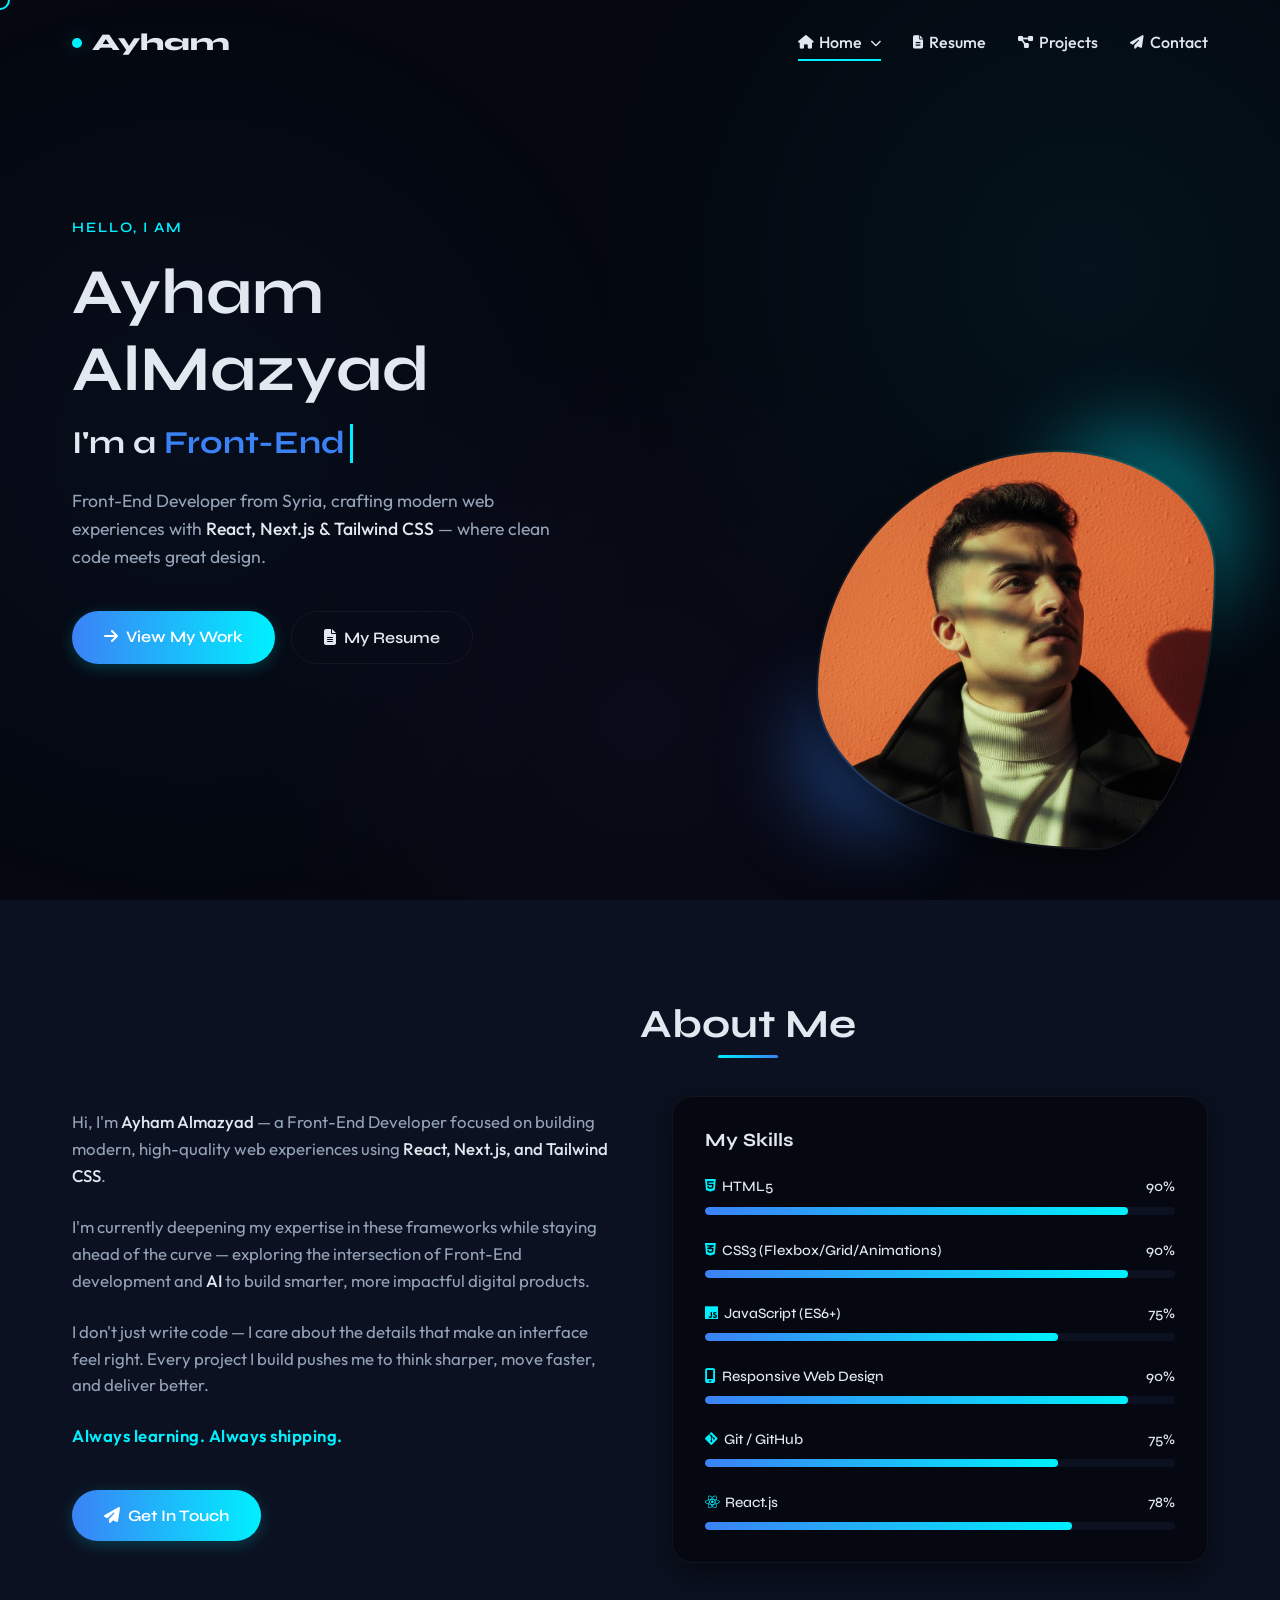
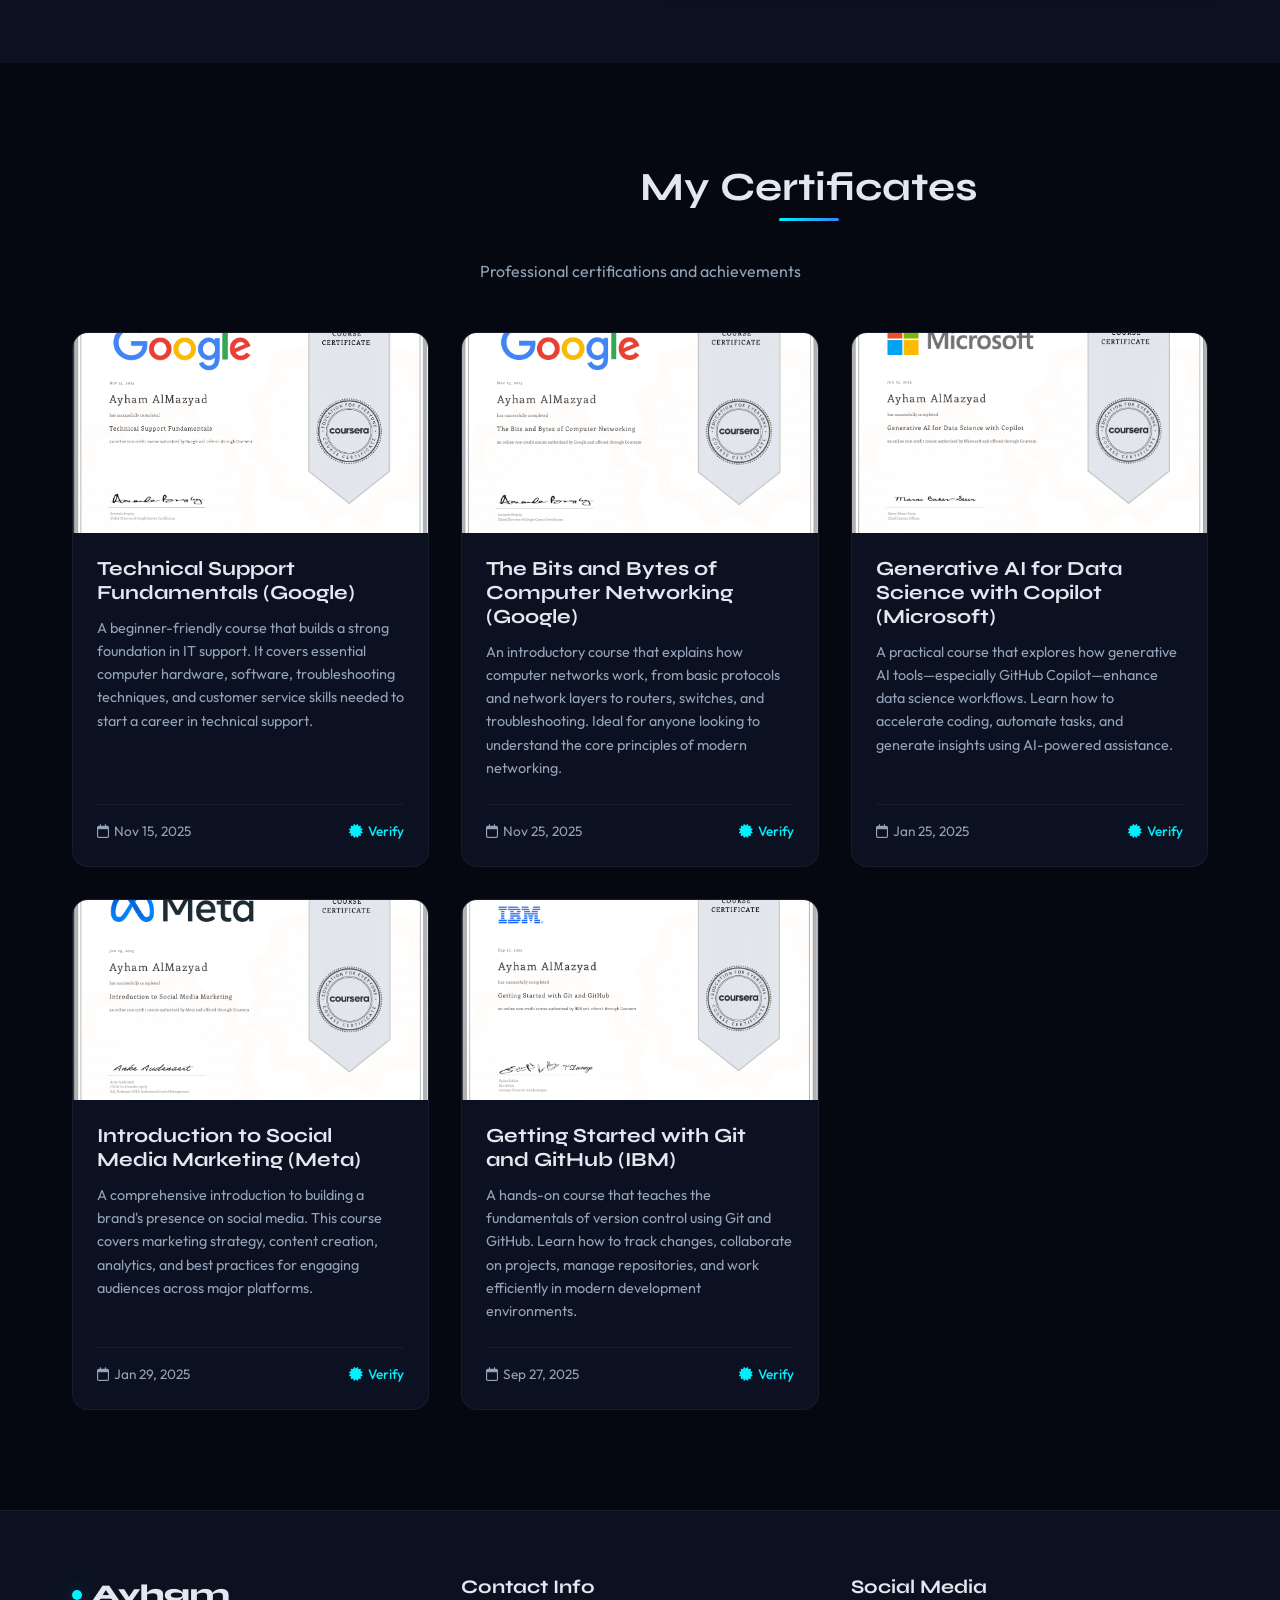
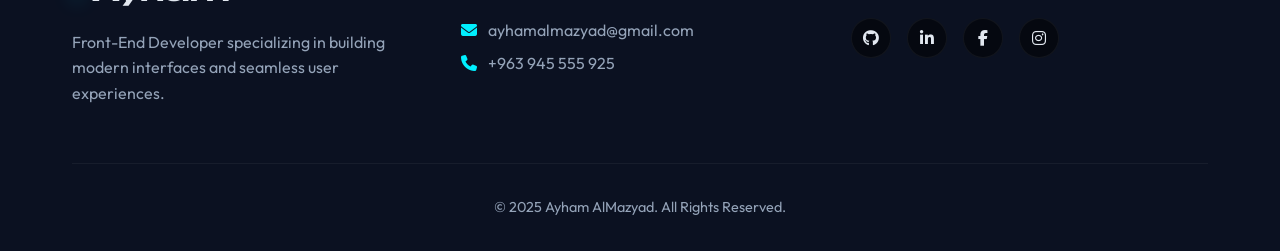
==== commit fa943e62: "Fix website preview image: convert relative paths to absolute URLs in meta tags" ====
--- a/index.html
+++ b/index.html
@@ -15,7 +15,7 @@
   <meta property="og:type" content="website">
   <meta property="og:title" content="Ayham AlMazyad | Front-End Developer Portfolio" />
   <meta property="og:description" content="Discover modern, responsive web interfaces crafted with React and Next.js by Ayham AlMazyad - Front-End Developer from Syria." />
-  <meta property="og:image" content="https://myportfolio.syria-cloud.info/img/logo1.png" />
+  <meta property="og:image" content="https://myportfolio.syria-cloud.info/img/website_preview.png" />
   <meta property="og:image:width" content="1200" />
   <meta property="og:image:height" content="630" />
   <meta property="og:url" content="https://myportfolio.syria-cloud.info/index.html" />
@@ -26,7 +26,7 @@
   <meta name="twitter:site" content="@ayhambmz">
   <meta name="twitter:title" content="Ayham AlMazyad | Front-End Developer Portfolio">
   <meta name="twitter:description" content="Front-End Developer from Syria specializing in modern, responsive web interfaces with React and Next.js.">
-  <meta name="twitter:image" content="https://myportfolio.syria-cloud.info/img/logo1.png">
+  <meta name="twitter:image" content="https://myportfolio.syria-cloud.info/img/website_preview.png">
 
   <!-- Structured Data (JSON-LD) -->
   <script type="application/ld+json">
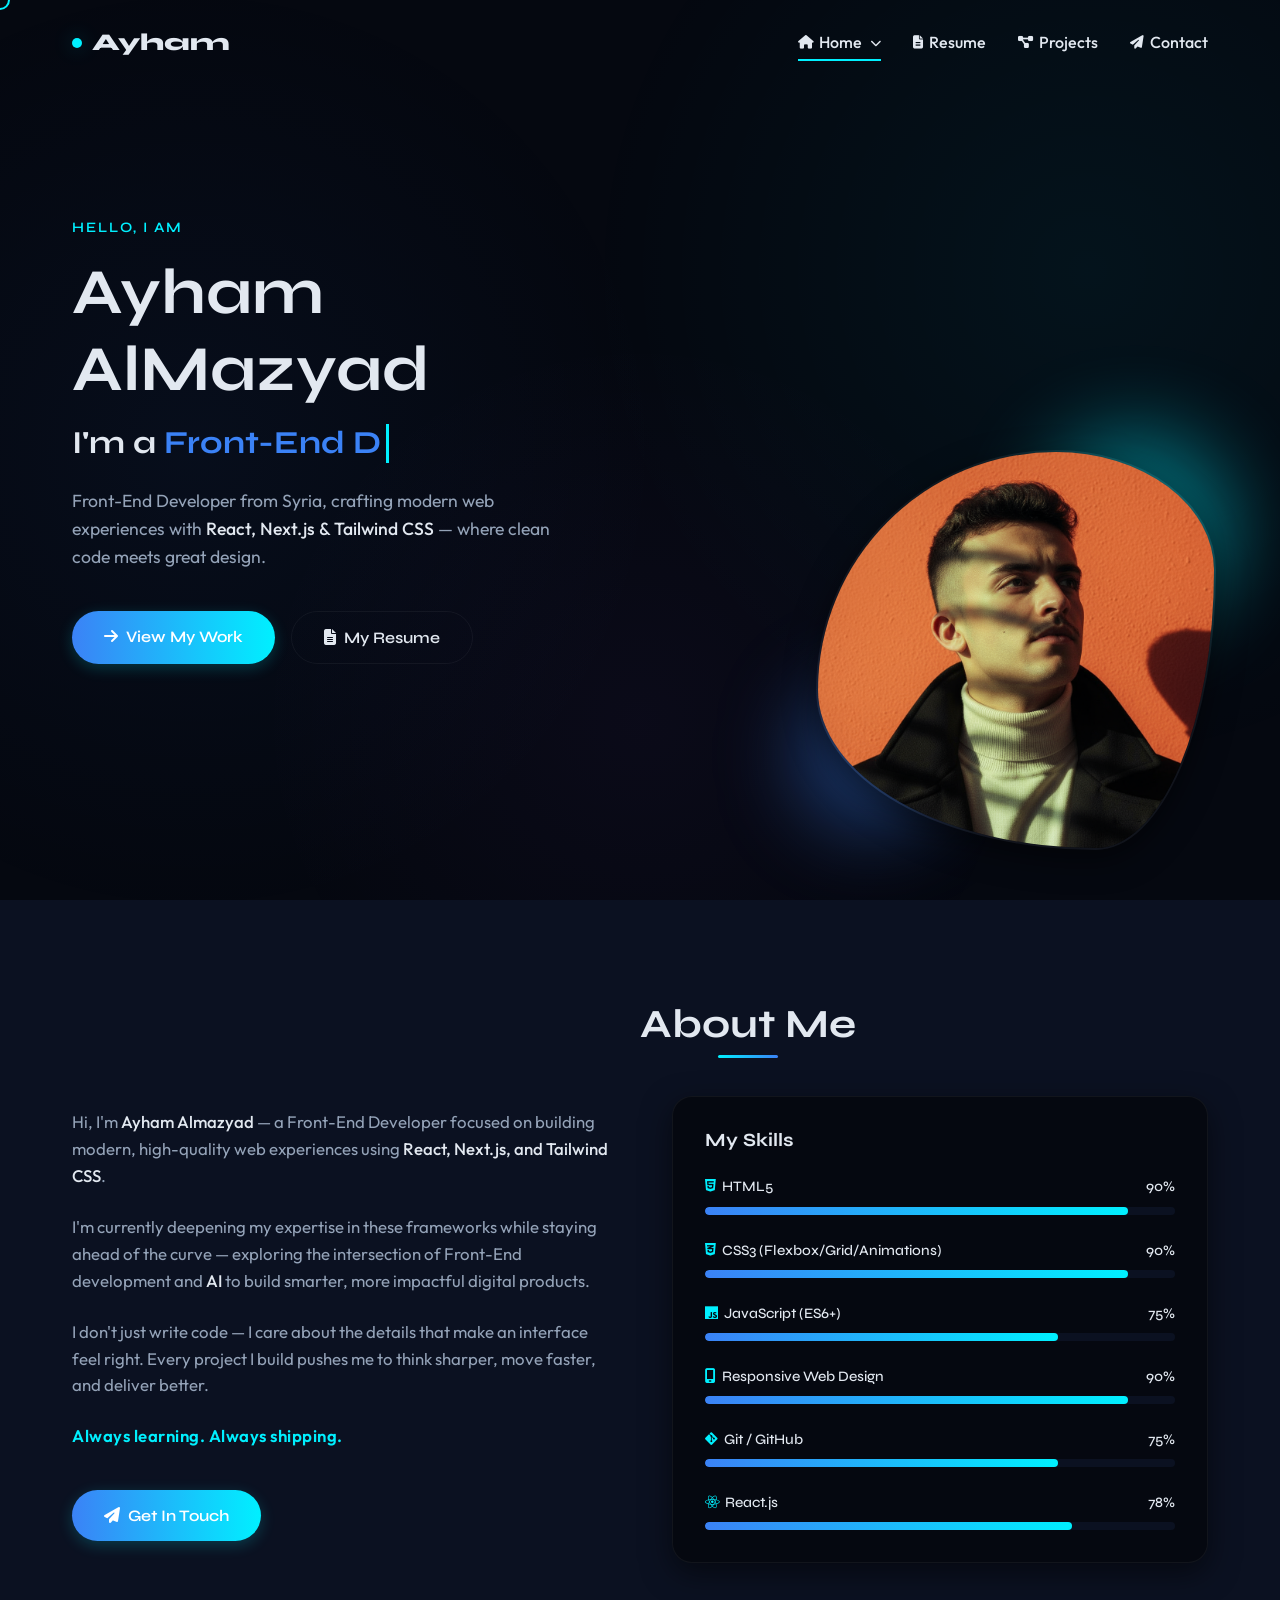
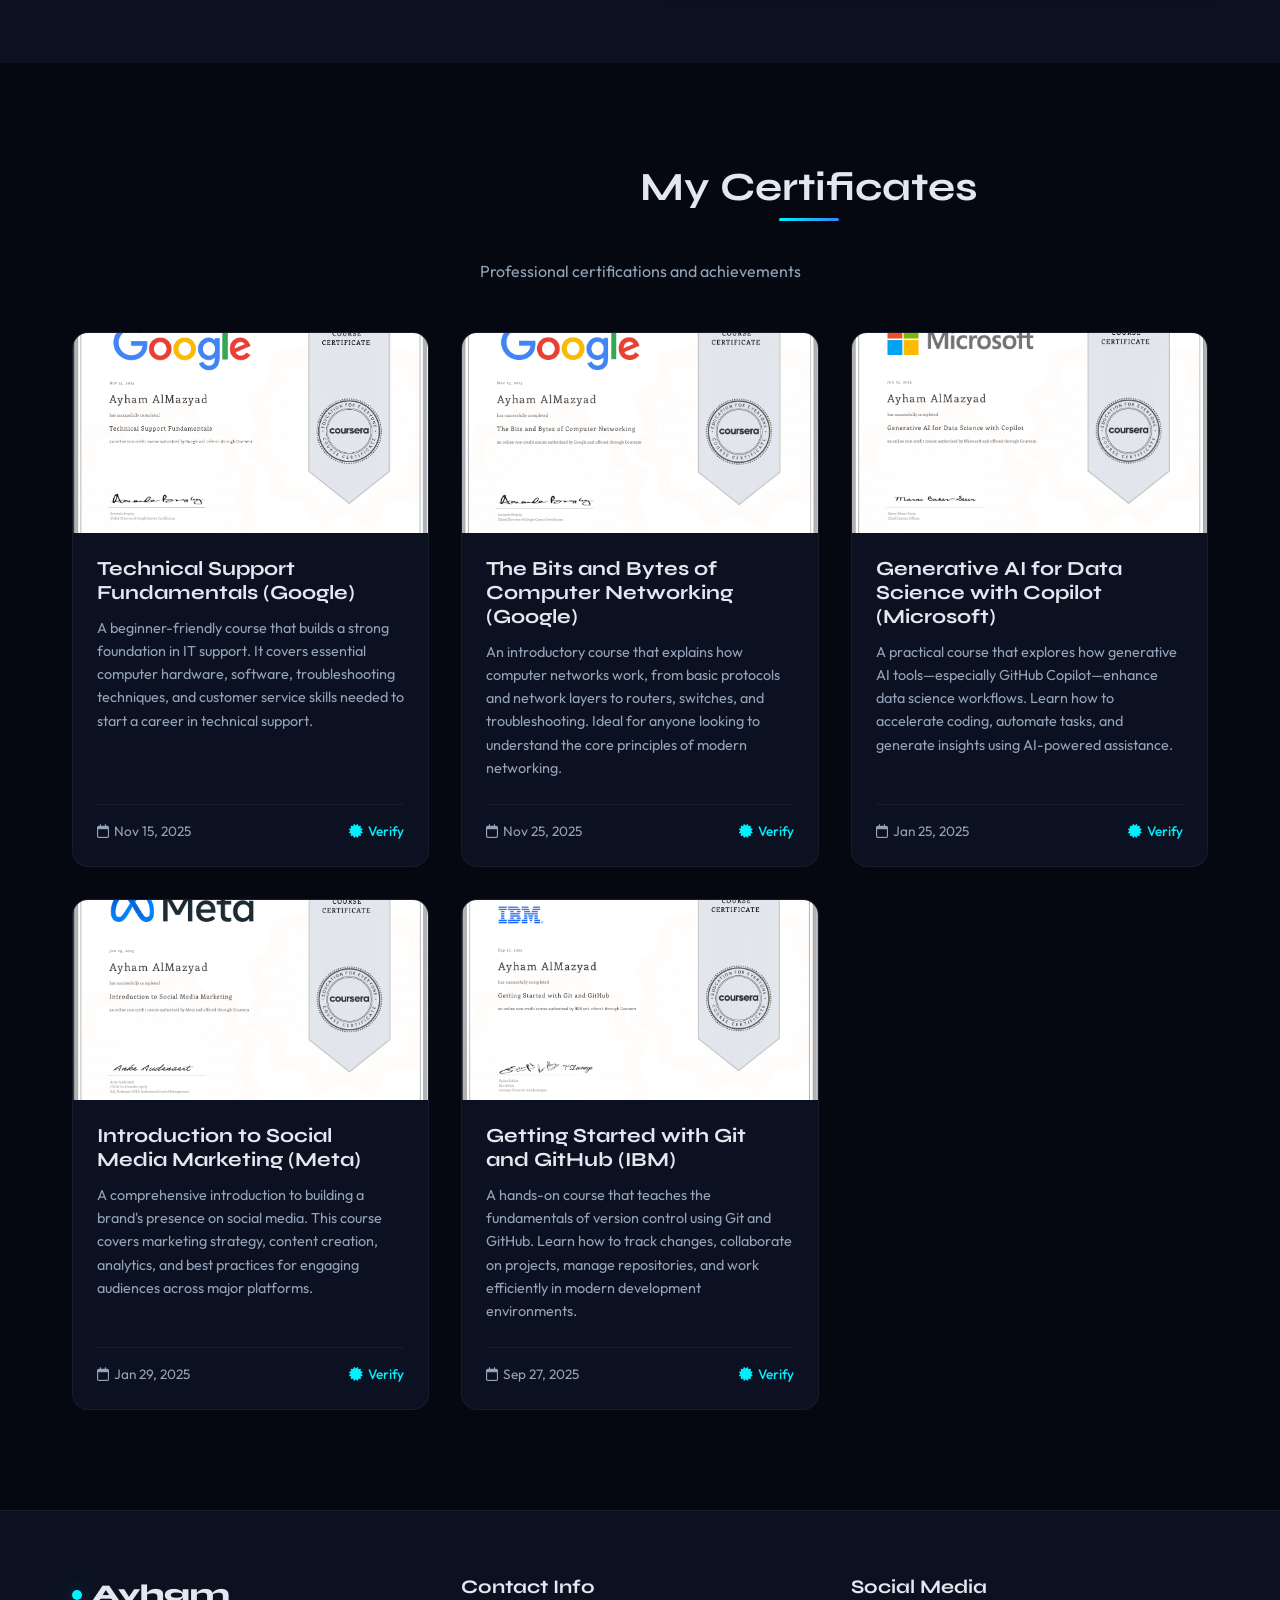
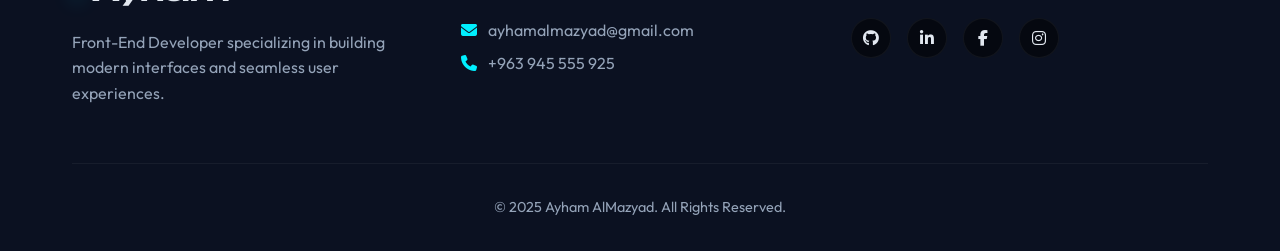
==== commit 29358c40: "Update all meta tags and sitemap URLs to use ayhamdev.vercel.app domain" ====
--- a/index.html
+++ b/index.html
@@ -8,17 +8,17 @@
   <meta name="author" content="Ayham AlMazyad">
   <meta name="robots" content="index, follow">
   <meta name="google-site-verification" content="DGbvXmLyxbvuvT5ohMLO5Bbuli8BbS2Sgircvzf3904" />
-  <link rel="canonical" href="https://myportfolio.syria-cloud.info/index.html">
+  <link rel="canonical" href="https://ayhamdev.vercel.app/index.html">
   <title>Ayham AlMazyad | Front-End Developer Portfolio</title>
   
   <!-- SEO & Open Graph -->
   <meta property="og:type" content="website">
   <meta property="og:title" content="Ayham AlMazyad | Front-End Developer Portfolio" />
   <meta property="og:description" content="Discover modern, responsive web interfaces crafted with React and Next.js by Ayham AlMazyad - Front-End Developer from Syria." />
-  <meta property="og:image" content="https://myportfolio.syria-cloud.info/img/website_preview.png" />
+  <meta property="og:image" content="https://ayhamdev.vercel.app/img/website_preview.png" />
   <meta property="og:image:width" content="1200" />
   <meta property="og:image:height" content="630" />
-  <meta property="og:url" content="https://myportfolio.syria-cloud.info/index.html" />
+  <meta property="og:url" content="https://ayhamdev.vercel.app/index.html" />
   <meta property="og:site_name" content="Ayham AlMazyad Portfolio">
   
   <!-- Twitter Cards -->
@@ -26,7 +26,7 @@
   <meta name="twitter:site" content="@ayhambmz">
   <meta name="twitter:title" content="Ayham AlMazyad | Front-End Developer Portfolio">
   <meta name="twitter:description" content="Front-End Developer from Syria specializing in modern, responsive web interfaces with React and Next.js.">
-  <meta name="twitter:image" content="https://myportfolio.syria-cloud.info/img/website_preview.png">
+  <meta name="twitter:image" content="https://ayhamdev.vercel.app/img/website_preview.png">
 
   <!-- Structured Data (JSON-LD) -->
   <script type="application/ld+json">
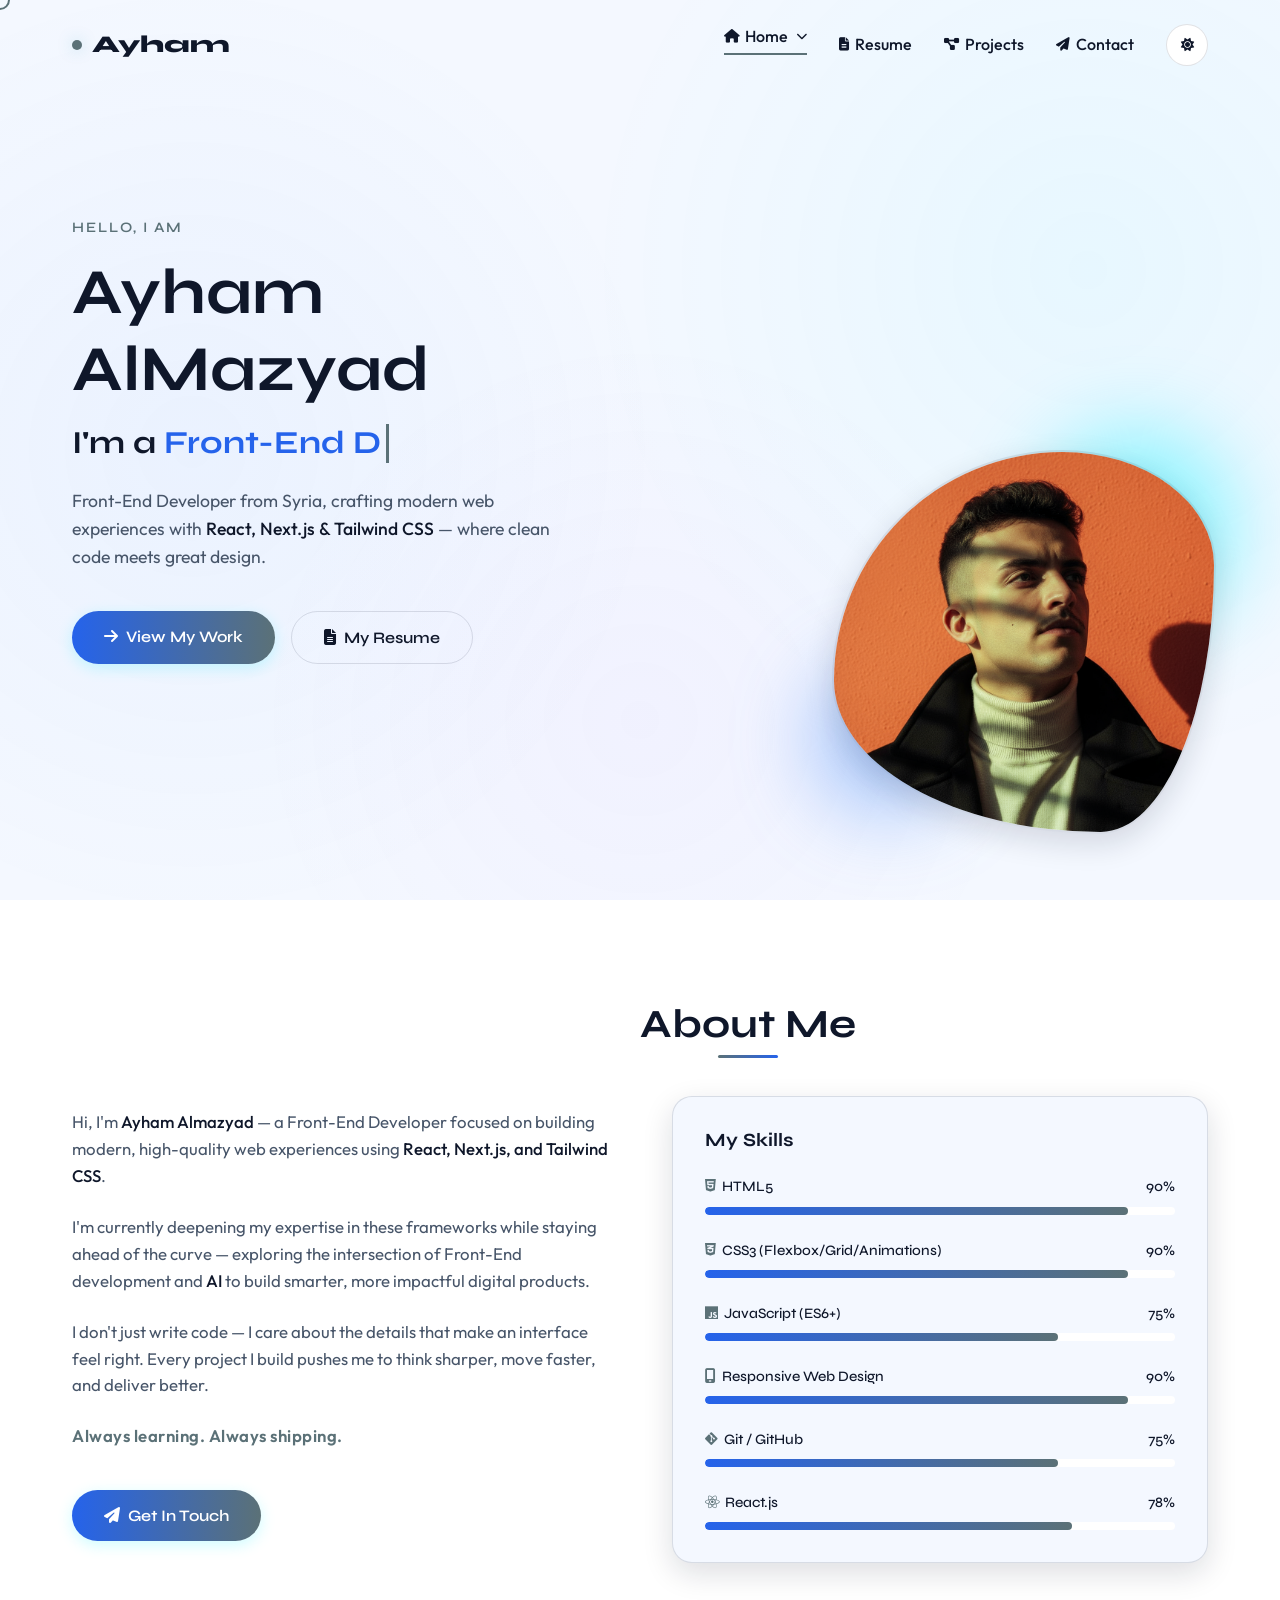
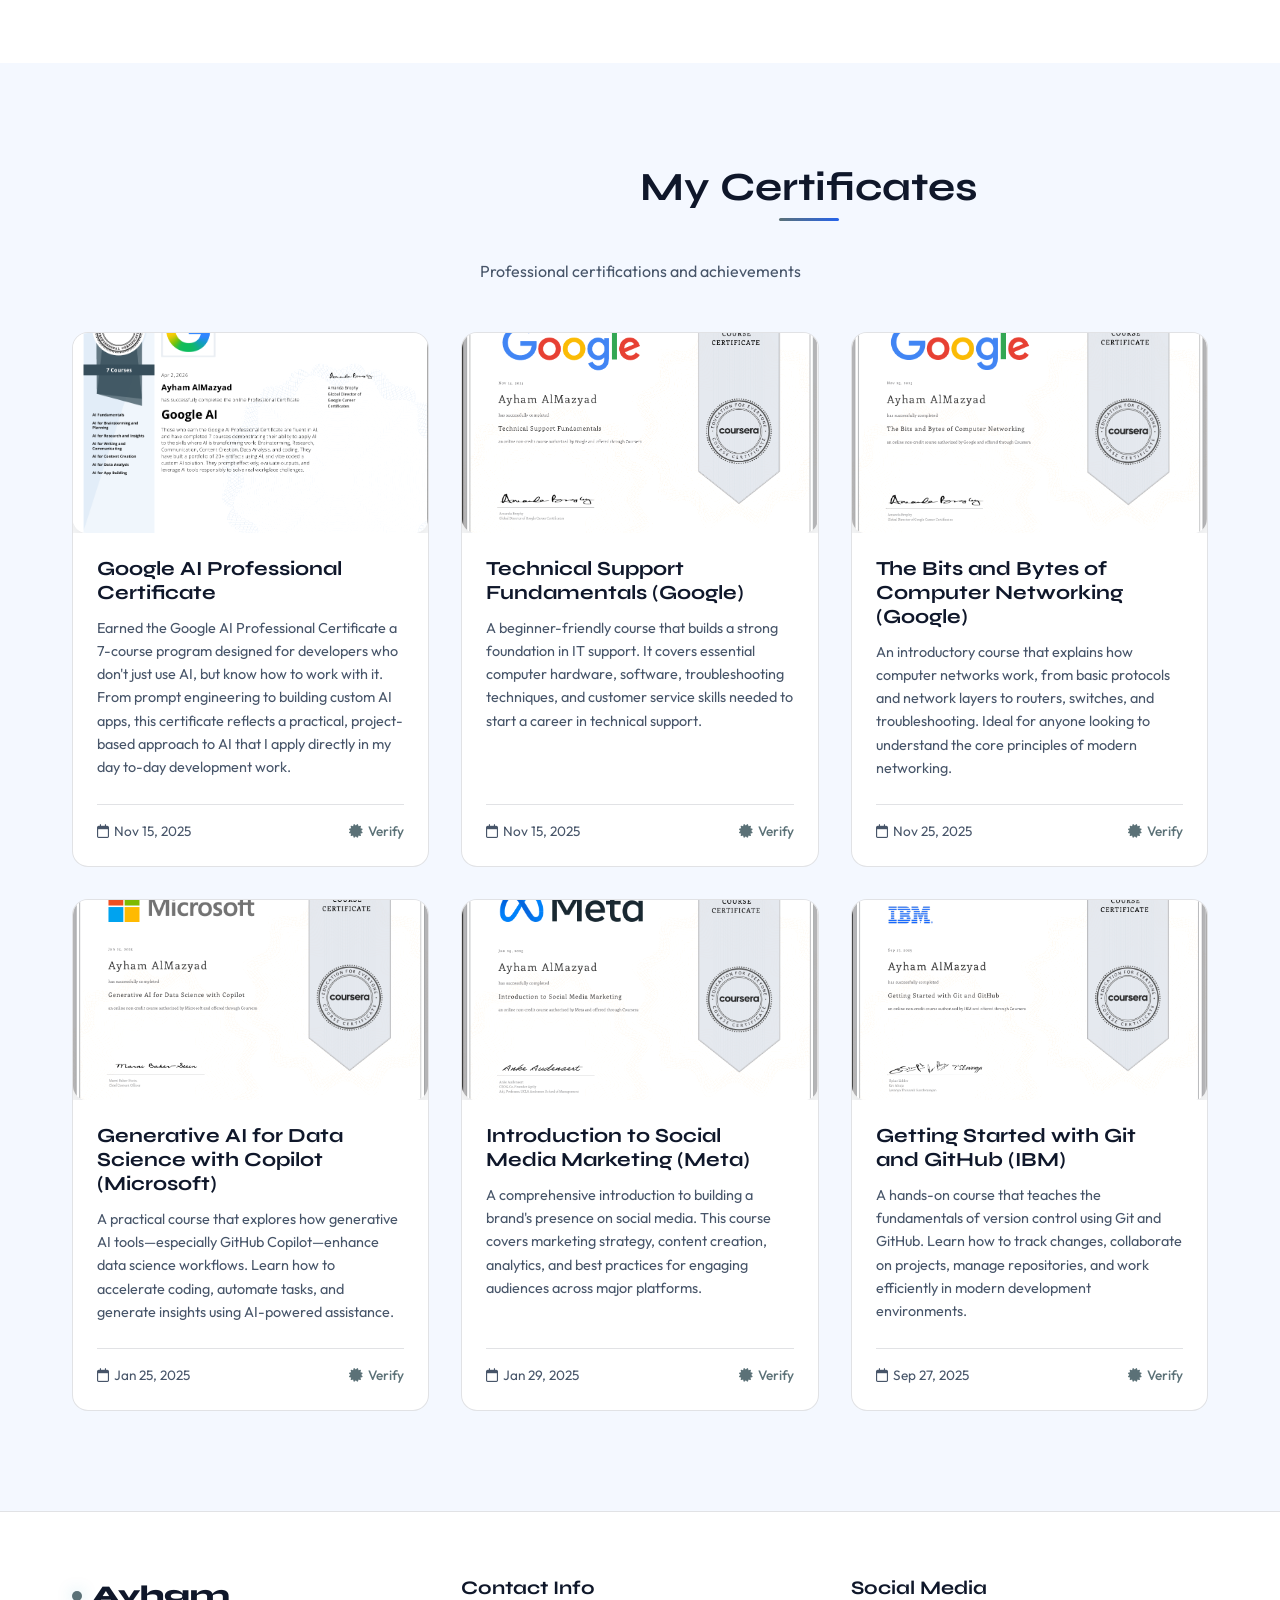
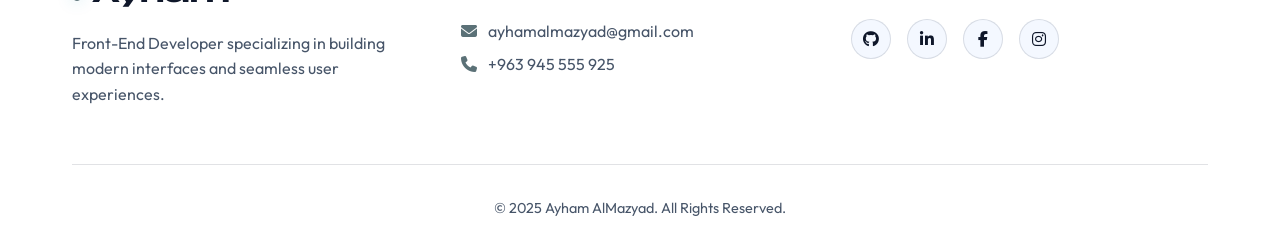
==== commit b8e2c66f: "SEO optimization and domain update to ayhamdev.me" ====
--- a/index.html
+++ b/index.html
@@ -3,22 +3,22 @@
 <head>
   <meta charset="UTF-8" />
   <meta name="viewport" content="width=device-width, initial-scale=1.0" />
-  <meta name="description" content="Ayham AlMazyad - Front-End Developer from Syria specializing in React, Next.js, and Tailwind CSS. Explore my portfolio, skills, and projects.">
-  <meta name="keywords" content="Ayham AlMazyad, Front-End Developer, Web Developer, React Developer, Syria, Portfolio, Web Design, Next.js, Tailwind CSS">
+  <meta name="description" content="Ayham AlMazyad (Ayham Al-Mazyad | أيهم المازيد) — Front-End Developer from Syria specializing in React, Next.js, and Tailwind CSS. Explore my portfolio, skills, and projects at ayhamdev.me">
+  <meta name="keywords" content="Ayham AlMazyad, Ayham Al-Mazyad, Ayham Almazyad, أيهم المازيد, Front-End Developer, Web Developer Syria, React Developer, Portfolio Syria, Web Design, Next.js Developer, Tailwind CSS, ayhamdev, Ayham developer, Ayham portfolio">
   <meta name="author" content="Ayham AlMazyad">
-  <meta name="robots" content="index, follow">
-  <meta name="google-site-verification" content="DGbvXmLyxbvuvT5ohMLO5Bbuli8BbS2Sgircvzf3904" />
-  <link rel="canonical" href="https://ayhamdev.vercel.app/index.html">
+  <meta name="robots" content="index, follow, max-snippet:-1, max-image-preview:large, max-video-preview:-1">
+  <meta name="googlebot" content="index, follow">
+<meta name="google-site-verification" content="lsYNtLJ88gxxAvAsPiUxwa15vhZ9EXXbA2l8DOwCK6s" />  <link rel="canonical" href="https://ayhamdev.me/index.html">
   <title>Ayham AlMazyad | Front-End Developer Portfolio</title>
   
   <!-- SEO & Open Graph -->
   <meta property="og:type" content="website">
   <meta property="og:title" content="Ayham AlMazyad | Front-End Developer Portfolio" />
   <meta property="og:description" content="Discover modern, responsive web interfaces crafted with React and Next.js by Ayham AlMazyad - Front-End Developer from Syria." />
-  <meta property="og:image" content="https://ayhamdev.vercel.app/img/website_preview.png" />
+  <meta property="og:image" content="https://ayhamdev.me/img/website_preview.png" />
   <meta property="og:image:width" content="1200" />
   <meta property="og:image:height" content="630" />
-  <meta property="og:url" content="https://ayhamdev.vercel.app/index.html" />
+  <meta property="og:url" content="https://ayhamdev.me/index.html" />
   <meta property="og:site_name" content="Ayham AlMazyad Portfolio">
   
   <!-- Twitter Cards -->
@@ -26,7 +26,7 @@
   <meta name="twitter:site" content="@ayhambmz">
   <meta name="twitter:title" content="Ayham AlMazyad | Front-End Developer Portfolio">
   <meta name="twitter:description" content="Front-End Developer from Syria specializing in modern, responsive web interfaces with React and Next.js.">
-  <meta name="twitter:image" content="https://ayhamdev.vercel.app/img/website_preview.png">
+  <meta name="twitter:image" content="https://ayhamdev.me/img/website_preview.png">
 
   <!-- Structured Data (JSON-LD) -->
   <script type="application/ld+json">
@@ -34,20 +34,30 @@
     "@context": "https://schema.org",
     "@type": "Person",
     "name": "Ayham AlMazyad",
-    "url": "https://myportfolio.syria-cloud.info/index.html",
+    "alternateName": ["Ayham Al-Mazyad", "Ayham Almazyad", "أيهم المازيد", "Aeham AlMazyad"],
+    "url": "https://ayhamdev.me",
+    "image": "https://ayhamdev.me/img/website_preview.png",
     "jobTitle": "Front-End Developer",
+    "worksFor": {
+      "@type": "Organization",
+      "name": "Freelance"
+    },
     "address": {
       "@type": "PostalAddress",
       "addressLocality": "Homs",
       "addressCountry": "Syria"
     },
+    "email": "ayhamalmazyad@gmail.com",
+    "telephone": "+963945555925",
+    "knowsAbout": ["React", "Next.js", "Tailwind CSS", "HTML5", "CSS3", "JavaScript", "Front-End Development", "Web Design"],
     "sameAs": [
       "https://github.com/Aeham-sys",
       "https://www.linkedin.com/in/ayham-al-mziad",
       "https://www.facebook.com/ayham.mziad",
-      "https://www.instagram.com/ayhambmz"
+      "https://www.instagram.com/ayhambmz",
+      "https://ayhamdev.me"
     ],
-    "description": "Front-End Developer from Syria specializing in modern, responsive web interfaces with React, Next.js, and Tailwind CSS."
+    "description": "Ayham AlMazyad is a Front-End Developer from Syria specializing in modern, responsive web interfaces with React, Next.js, and Tailwind CSS."
   }
   </script>
   <script type="application/ld+json">
@@ -55,7 +65,13 @@
     "@context": "https://schema.org",
     "@type": "WebSite",
     "name": "Ayham AlMazyad Portfolio",
-    "url": "https://myportfolio.syria-cloud.info/index.html"
+    "url": "https://ayhamdev.me",
+    "description": "Portfolio of Ayham AlMazyad - Front-End Developer from Syria",
+    "potentialAction": {
+      "@type": "SearchAction",
+      "target": "https://ayhamdev.me",
+      "query-input": "Ayham AlMazyad"
+    }
   }
   </script>
   
@@ -65,20 +81,16 @@
   <!-- Custom Premium Stylesheet -->
   <link rel="stylesheet" href="./css/premium-theme.css">
 </head>
-<body>
-
-  <!-- Custom Cursor -->
+<body data-three="on">
+
   <div class="custom-cursor" id="custom-cursor"></div>
 
-  <!-- Preloader -->
   <div id="preloader">
     <div class="loader-pulse"></div>
   </div>
 
-  <!-- Background Effect -->
   <div class="bg-mesh"></div>
 
-  <!-- Header & Navigation -->
   <header id="header">
     <div class="container">
       <a href="#" class="logo">
@@ -103,12 +115,15 @@
         <a href="resume.html"><i class="fas fa-file-lines" style="font-size: 0.85em;"></i>Resume</a>
         <a href="projects.html"><i class="fas fa-project-diagram" style="font-size: 0.85em;"></i>Projects</a>
         <a href="contact.html" class="contact-link"><i class="fas fa-paper-plane" style="font-size: 0.85em;"></i>Contact</a>
+        <button id="theme-toggle" class="theme-toggle" type="button" aria-label="Switch color theme" title="Switch color theme">
+          <i class="fas fa-moon"></i>
+        </button>
       </nav>
     </div>
   </header>
 
   <main>
-    <!-- Hero Section -->
+    <!-- Hero  -->
     <section id="hero" class="hero section-padding">
       <div class="container">
         <div class="hero-content reveal">
@@ -130,12 +145,12 @@
         <div class="hero-image-container reveal" style="transition-delay: 0.2s;">
           <div class="orb orb-1"></div>
           <div class="orb orb-2"></div>
-          <img src="./img/logo1.png" alt="Ayham AlMazyad" class="hero-image" />
+          <img src="./img/logo1.png" alt="Ayham AlMazyad - Front-End Developer Portfolio Logo" class="hero-image" />
         </div>
       </div>
     </section>
 
-    <!-- About Section -->
+    <!-- About  -->
     <section id="about" class="about section-padding">
       <div class="container">
         <h2 class="section-title reveal">About Me</h2>
@@ -219,17 +234,16 @@
       <div class="container">
         <h2 class="section-title reveal">My Certificates</h2>
         <p style="text-align: center; color: var(--text-muted); margin-bottom: 3rem;" class="reveal">Professional certifications and achievements</p>
-        
+        <!-- Certificate 1 -->
         <div class="certificates-grid">
-          <!-- Certificate 1 -->
           <div class="certificate-card reveal">
             <div class="certificate-image">
-              <img src="./img/techsf.PNG" alt="Technical Support Fundamentals Certificate">
-            </div>
-            <div class="certificate-content">
-              <h3>Technical Support Fundamentals (Google)</h3>
-              <p class="certificate-description">
-                A beginner-friendly course that builds a strong foundation in IT support. It covers essential computer hardware, software, troubleshooting techniques, and customer service skills needed to start a career in technical support.
+              <img src="./img/Google AI.PNG" alt="Google AI Professional Certificate - Ayham AlMazyad">
+            </div>
+            <div class="certificate-content">
+              <h3>Google AI Professional Certificate</h3>
+              <p class="certificate-description">
+                Earned the Google AI Professional Certificate a 7-course program designed for developers who don't just use AI, but know how to work with it. From prompt engineering to building custom AI apps, this certificate reflects a practical, project-based approach to AI that I apply directly in my day to-day development work.
               </p>
               <div class="certificate-meta">
                 <span class="certificate-date"><i class="far fa-calendar"></i> Nov 15, 2025</span>
@@ -239,11 +253,29 @@
               </div>
             </div>
           </div>
-
           <!-- Certificate 2 -->
+          <div class="certificate-card reveal">
+            <div class="certificate-image">
+              <img src="./img/techsf.PNG" alt="Google Technical Support Fundamentals Certificate - Ayham AlMazyad">
+            </div>
+            <div class="certificate-content">
+              <h3>Technical Support Fundamentals (Google)</h3>
+              <p class="certificate-description">
+                A beginner-friendly course that builds a strong foundation in IT support. It covers essential computer hardware, software, troubleshooting techniques, and customer service skills needed to start a career in technical support.
+              </p>
+              <div class="certificate-meta">
+                <span class="certificate-date"><i class="far fa-calendar"></i> Nov 15, 2025</span>
+                <a href="https://coursera.org/verify/MAWNRXR6J2VS" class="verify-link" target="_blank">
+                  <i class="fas fa-certificate"></i> Verify
+                </a>
+              </div>
+            </div>
+          </div>
+
+          <!-- Certificate 3 -->
           <div class="certificate-card reveal" style="transition-delay: 0.1s;">
             <div class="certificate-image">
-              <img src="./img/bits.PNG" alt="Computer Networking Certificate">
+              <img src="./img/bits.PNG" alt="Google Bits and Bytes of Computer Networking Certificate - Ayham AlMazyad">
             </div>
             <div class="certificate-content">
               <h3>The Bits and Bytes of Computer Networking (Google)</h3>
@@ -259,10 +291,10 @@
             </div>
           </div>
 
-          <!-- Certificate 3 -->
+          <!-- Certificate 4 -->
           <div class="certificate-card reveal" style="transition-delay: 0.2s;">
             <div class="certificate-image">
-              <img src="./img/Gen.PNG" alt="Generative AI Certificate">
+              <img src="./img/Gen.PNG" alt="Microsoft Generative AI for Data Science with Copilot Certificate - Ayham AlMazyad">
             </div>
             <div class="certificate-content">
               <h3>Generative AI for Data Science with Copilot (Microsoft)</h3>
@@ -278,10 +310,10 @@
             </div>
           </div>
 
-          <!-- Certificate 4 -->
+          <!-- Certificate 5 -->
           <div class="certificate-card reveal" style="transition-delay: 0.3s;">
             <div class="certificate-image">
-              <img src="./img/markiting.PNG" alt="Social Media Marketing Certificate">
+              <img src="./img/markiting.PNG" alt="Meta Social Media Marketing Certificate - Ayham AlMazyad">
             </div>
             <div class="certificate-content">
               <h3>Introduction to Social Media Marketing (Meta)</h3>
@@ -297,10 +329,10 @@
             </div>
           </div>
 
-          <!-- Certificate 5 -->
+          <!-- Certificate 6 -->
           <div class="certificate-card reveal" style="transition-delay: 0.4s;">
             <div class="certificate-image">
-              <img src="./img/git.PNG" alt="Git and GitHub Certificate">
+              <img src="./img/git.PNG" alt="IBM Git and GitHub Certificate - Ayham AlMazyad">
             </div>
             <div class="certificate-content">
               <h3>Getting Started with Git and GitHub (IBM)</h3>
--- a/css/premium-theme.css
+++ b/css/premium-theme.css
@@ -5,12 +5,21 @@
   --bg-primary: #050810;
   --bg-secondary: #0B1121;
   --bg-glass: rgba(11, 17, 33, 0.7);
+  --bg-elevated: #111a31;
   --accent-cyan: #00F0FF;
   --accent-blue: #3B82F6;
   --accent-purple: #A855F7;
   --text-main: #E2E8F0;
   --text-muted: #94A3B8;
+  --text-strong: #F8FAFC;
   --border-glass: rgba(255, 255, 255, 0.05);
+  --nav-link-active-bg: rgba(0, 240, 255, 0.1);
+  --nav-link-active-border: rgba(0, 240, 255, 0.22);
+  --menu-overlay-bg: rgba(0, 0, 0, 0.6);
+  --menu-panel-bg: rgba(11, 17, 33, 0.92);
+  --menu-link-color: #d9e2f3;
+  --menu-link-icon: #82c8d0;
+  --menu-link-hover-color: #eaf7ff;
   
   /* Typography */
   --font-heading: 'Syne', sans-serif;
@@ -24,6 +33,35 @@
   --shadow-card: 0 10px 30px rgba(0,0,0,0.5);
 }
 
+html[data-theme="dark"] {
+  color-scheme: dark;
+}
+
+html[data-theme="light"] {
+  color-scheme: light;
+  --bg-primary: #f4f8ff;
+  --bg-secondary: #ffffff;
+  --bg-glass: rgba(255, 255, 255, 0.82);
+  --bg-elevated: #ecf3ff;
+  --accent-cyan: #5b7177;
+  --accent-blue: #2563eb;
+  --accent-purple: #7c3aed;
+  --text-main: #0f172a;
+  --text-muted: #475569;
+  --text-strong: #020617;
+  --border-glass: rgba(15, 23, 42, 0.12);
+  --nav-link-active-bg: rgba(8, 145, 178, 0.12);
+  --nav-link-active-border: rgba(8, 145, 178, 0.24);
+  --menu-overlay-bg: rgba(15, 23, 42, 0.32);
+  --menu-panel-bg: rgba(248, 251, 255, 0.96);
+  --menu-link-color: #0f172a;
+  --menu-link-icon: #0f766e;
+  --menu-link-hover-color: #0b2e4f;
+  --glow-cyan: 0 0 16px rgba(8, 145, 178, 0.25);
+  --glow-blue: 0 0 16px rgba(37, 99, 235, 0.25);
+  --shadow-card: 0 10px 30px rgba(15, 23, 42, 0.14);
+}
+
 
 
 
@@ -37,6 +75,7 @@
 html {
   scroll-behavior: smooth;
   overflow-x: hidden;
+  color-scheme: dark;
 }
 
 body {
@@ -63,6 +102,16 @@
   pointer-events: none;
 }
 
+#three-canvas {
+  position: fixed;
+  top: 0;
+  left: 0;
+  width: 100vw;
+  height: 100vh;
+  z-index: -2;
+  pointer-events: none;
+}
+
 /* Custom Cursor */
 .custom-cursor {
   width: 20px;
@@ -129,6 +178,19 @@
   max-width: 100%;
   height: auto;
   display: block;
+}
+
+.hero-image,
+.project-img-wrapper img,
+.certificate-image img {
+  border-radius: 14px;
+  box-shadow: var(--shadow-card);
+}
+
+html[data-theme="light"] .hero-image,
+html[data-theme="light"] .project-img-wrapper img,
+html[data-theme="light"] .certificate-image img {
+  filter: saturate(0.98) contrast(1.02);
 }
 
 .container {
@@ -250,6 +312,31 @@
 .nav-links {
   display: flex;
   gap: 2rem;
+}
+
+.theme-toggle {
+  border: 1px solid var(--border-glass);
+  background: var(--bg-secondary);
+  color: var(--text-main);
+  width: 42px;
+  height: 42px;
+  border-radius: 50%;
+  display: inline-flex;
+  align-items: center;
+  justify-content: center;
+  cursor: pointer;
+  transition: var(--ts-smooth);
+}
+
+.theme-toggle:hover {
+  border-color: var(--accent-cyan);
+  color: var(--accent-cyan);
+  transform: translateY(-2px);
+  box-shadow: var(--glow-cyan);
+}
+
+.theme-toggle i {
+  pointer-events: none;
 }
 
 .nav-links a {
@@ -302,7 +389,7 @@
 }
 
 .dropdown-content a:hover {
-  background: rgba(0, 240, 255, 0.08);
+  background: var(--nav-link-active-bg);
   color: var(--accent-cyan);
   padding-left: 1.2rem;
 }
@@ -393,8 +480,8 @@
   right: 5%;
   top: 50%;
   transform: translateY(-50%);
-  width: 400px;
-  height: 400px;
+  width: clamp(280px, 30vw, 400px);
+  height: clamp(280px, 30vw, 400px);
   z-index: 1;
 }
 
@@ -685,8 +772,8 @@
     grid-template-columns: 1fr;
   }
   .hero-image-container {
-    width: 300px;
-    height: 300px;
+    width: clamp(240px, 36vw, 320px);
+    height: clamp(240px, 36vw, 320px);
     right: 0;
   }
 }
@@ -707,7 +794,7 @@
     right: 0;
     width: 280px;
     height: 100vh;
-    background: rgba(11, 17, 33, 0.85);
+    background: var(--menu-panel-bg);
     backdrop-filter: blur(20px);
     -webkit-backdrop-filter: blur(20px);
     flex-direction: column;
@@ -731,7 +818,7 @@
     border-radius: 12px;
     font-size: 1.1rem;
     font-weight: 500;
-    color: var(--text-main);
+    color: var(--menu-link-color);
     display: flex;
     align-items: center;
     gap: 12px;
@@ -742,17 +829,81 @@
 
   .nav-links a i {
     font-size: 1.2rem;
-    color: var(--accent-cyan);
+    color: var(--menu-link-icon);
     width: 24px;
     text-align: center;
   }
 
   .nav-links a:hover,
   .nav-links a.active {
+    background: var(--nav-link-active-bg);
+    color: var(--menu-link-hover-color);
+    border-color: var(--nav-link-active-border);
+    padding-left: 1.8rem; /* Slide right effect */
+  }
+
+  .nav-links a:hover i,
+  .nav-links a.active i {
+    color: var(--menu-link-hover-color);
+  }
+
+  .theme-toggle {
+    width: 100%;
+    position: relative;
+    overflow: hidden;
+    border-radius: 14px;
+    justify-content: center;
+    padding-left: 0;
+    height: 52px;
+    background: linear-gradient(135deg, rgba(0, 240, 255, 0.08), rgba(59, 130, 246, 0.05));
+    border: 1px solid var(--nav-link-active-border);
+    box-shadow: inset 0 0 0 1px rgba(255, 255, 255, 0.05), 0 8px 20px rgba(2, 6, 23, 0.12);
+    color: var(--menu-link-color);
+    transition: all 0.3s ease;
+  }
+
+  .theme-toggle::before {
+    content: '';
+    position: absolute;
+    top: 0;
+    left: -45%;
+    width: 35%;
+    height: 100%;
+    background: linear-gradient(120deg, transparent, rgba(255, 255, 255, 0.22), transparent);
+    transition: left 0.45s ease;
+  }
+
+  .theme-toggle i {
+    width: 28px;
+    height: 28px;
+    border-radius: 10px;
+    display: inline-flex;
+    align-items: center;
+    justify-content: center;
+    border: 1px solid rgba(0, 240, 255, 0.25);
     background: rgba(0, 240, 255, 0.08);
-    color: var(--accent-cyan);
-    border-color: rgba(0, 240, 255, 0.15);
-    padding-left: 1.8rem; /* Slide right effect */
+    color: var(--menu-link-icon);
+  }
+
+  .theme-toggle:hover {
+    background: var(--nav-link-active-bg);
+    border-color: var(--nav-link-active-border);
+    transform: translateY(-1px);
+    box-shadow: 0 10px 22px rgba(2, 6, 23, 0.18);
+  }
+
+  .theme-toggle:hover::before {
+    left: 110%;
+  }
+
+  .theme-toggle:hover i {
+    color: var(--menu-link-hover-color);
+    border-color: rgba(0, 240, 255, 0.4);
+    background: rgba(0, 240, 255, 0.14);
+  }
+
+  .theme-toggle:active {
+    transform: translateY(0);
   }
 
 
@@ -765,7 +916,7 @@
     left: 0;
     width: 100%;
     height: 100%;
-    background: rgba(0, 0, 0, 0.6);
+    background: var(--menu-overlay-bg);
     backdrop-filter: blur(4px);
     z-index: 1001;
     opacity: 0;
@@ -833,3 +984,16 @@
   }
 }
 
+@media (prefers-reduced-motion: reduce) {
+  *, *::before, *::after {
+    animation-duration: 0.01ms !important;
+    animation-iteration-count: 1 !important;
+    transition-duration: 0.01ms !important;
+    scroll-behavior: auto !important;
+  }
+
+  #three-canvas {
+    display: none;
+  }
+}
+
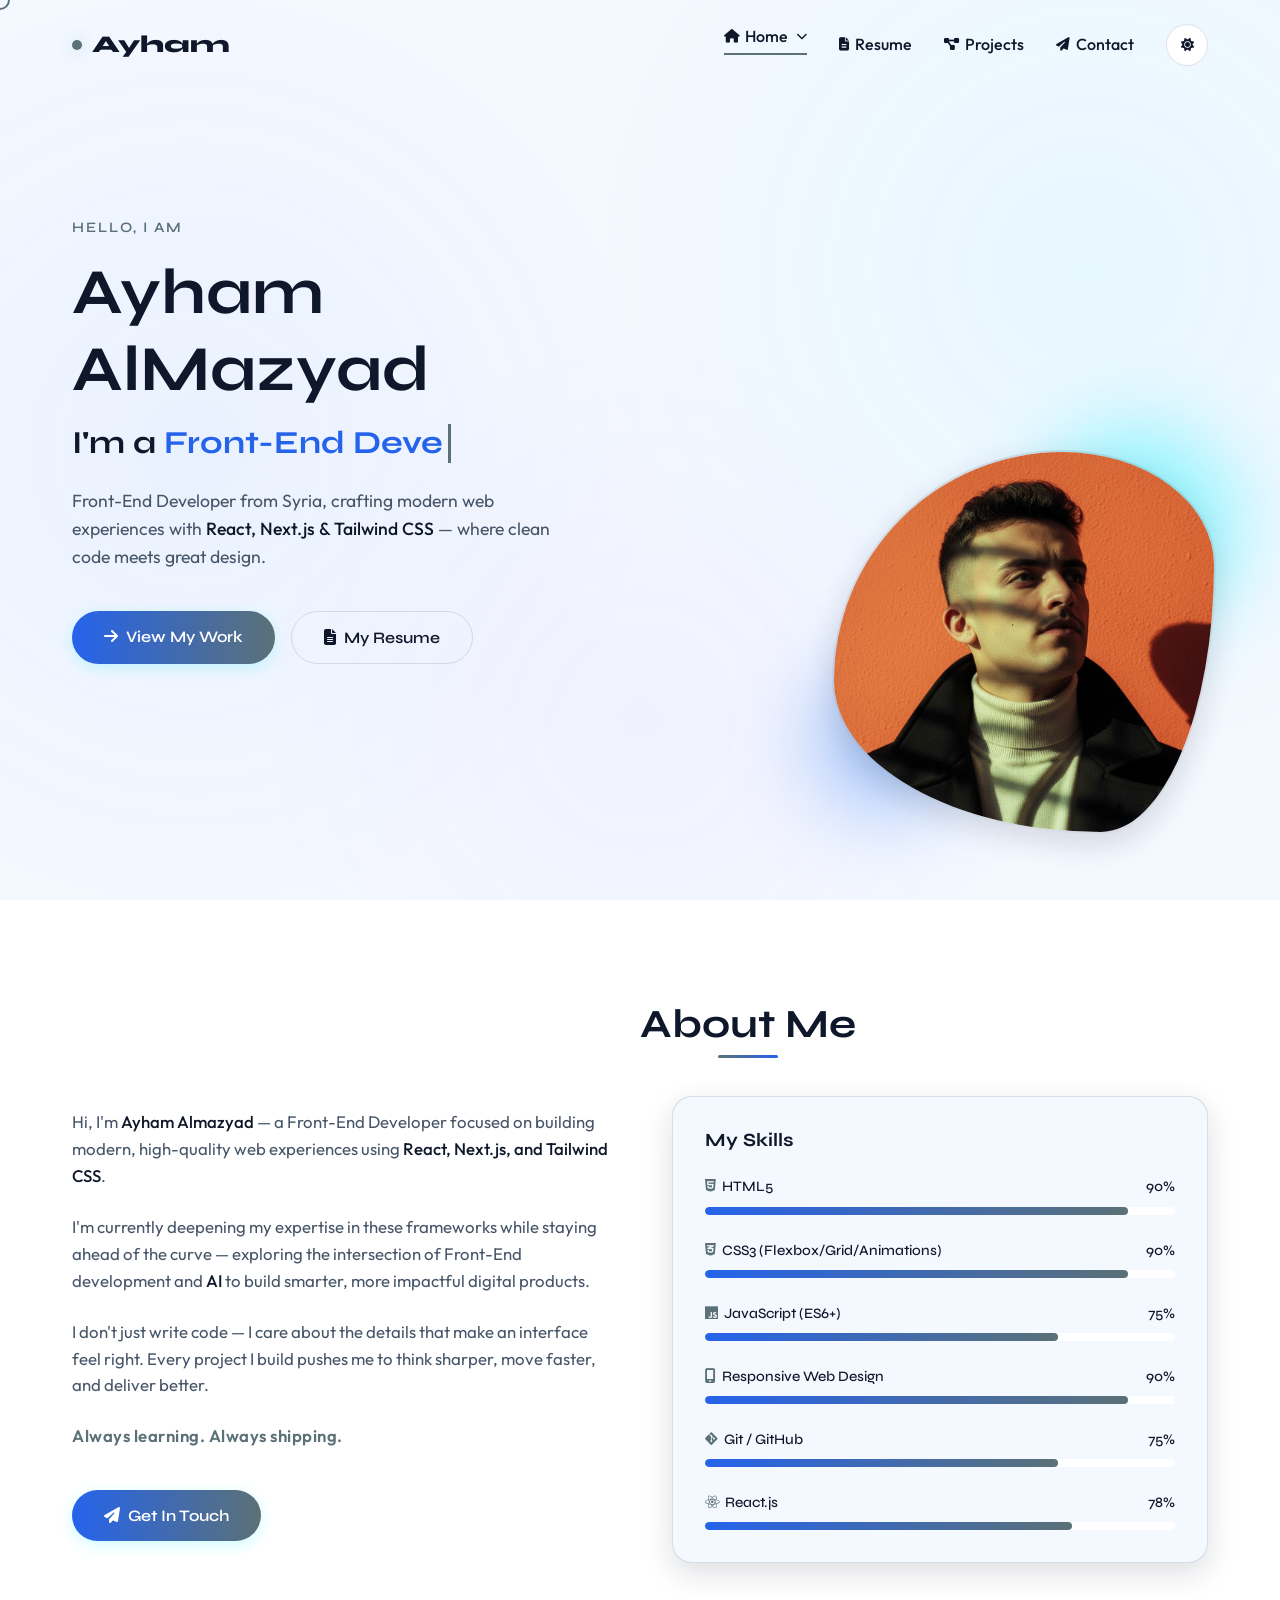
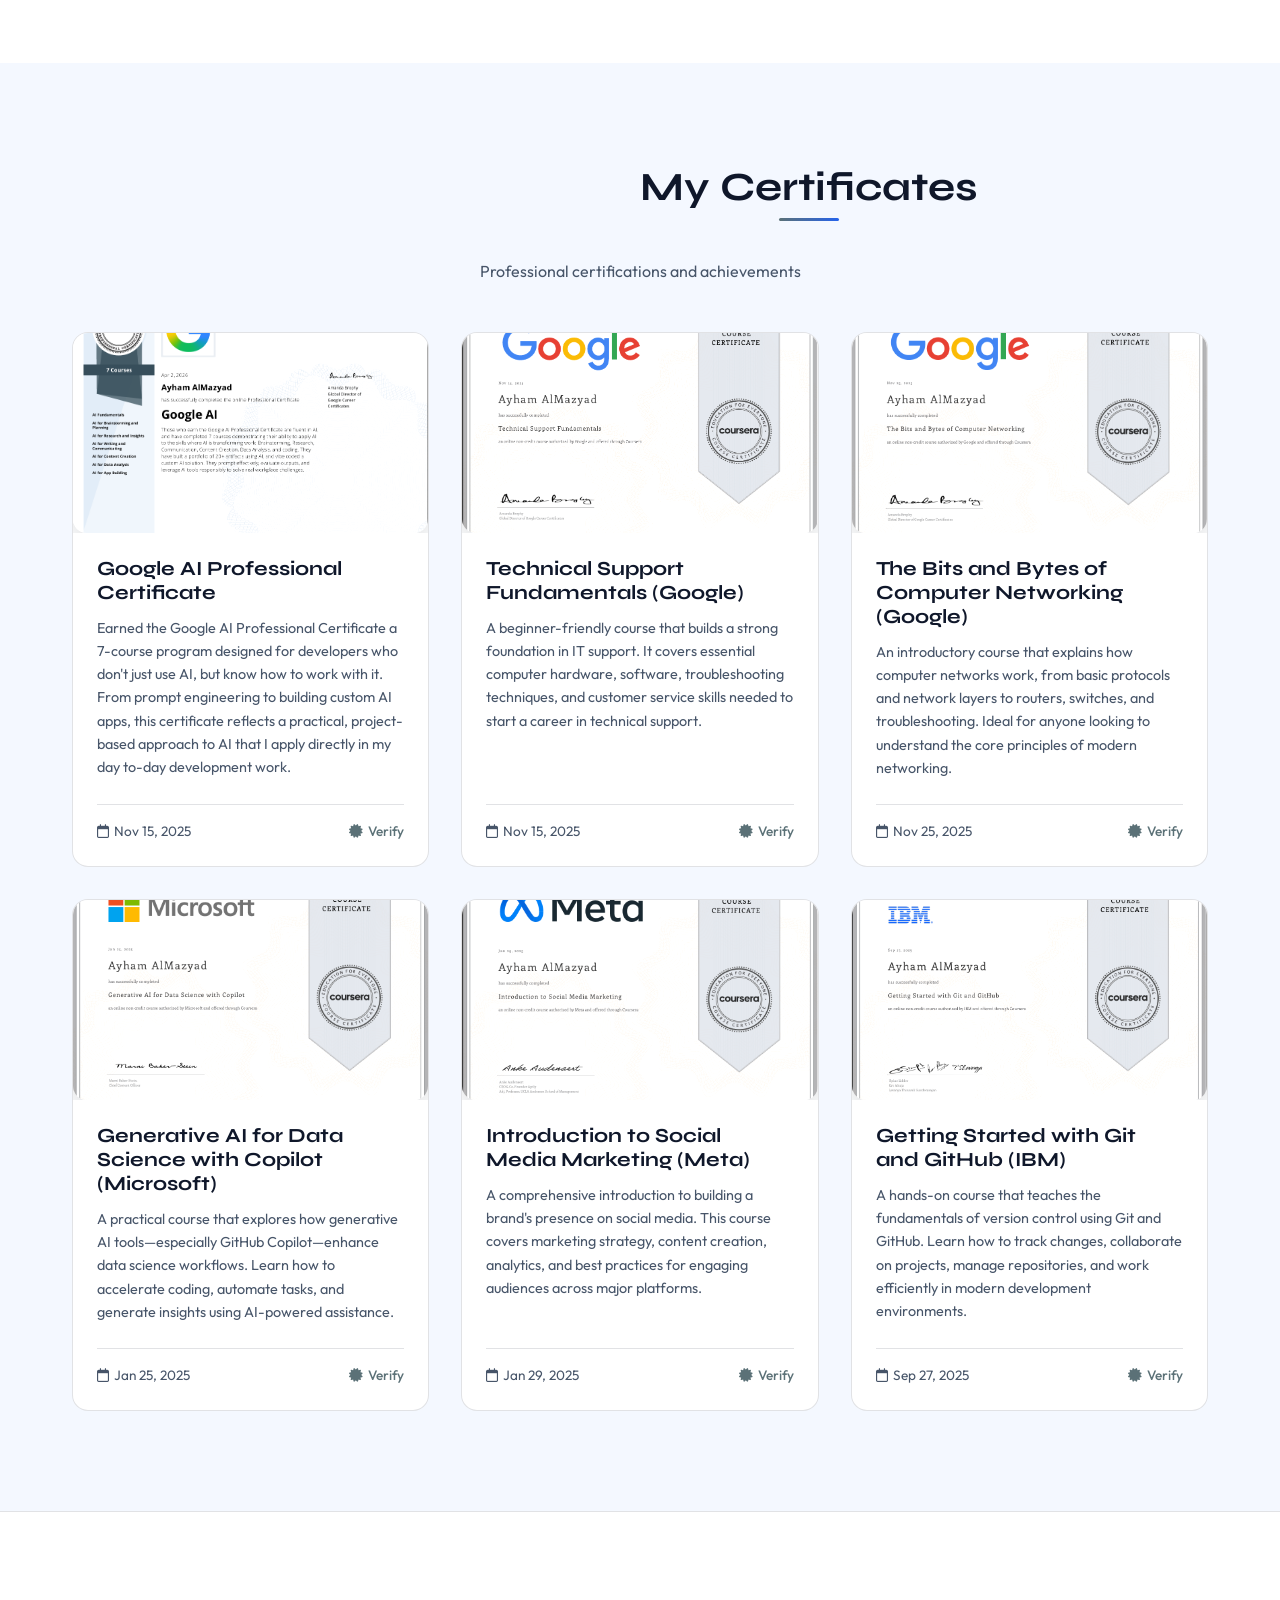
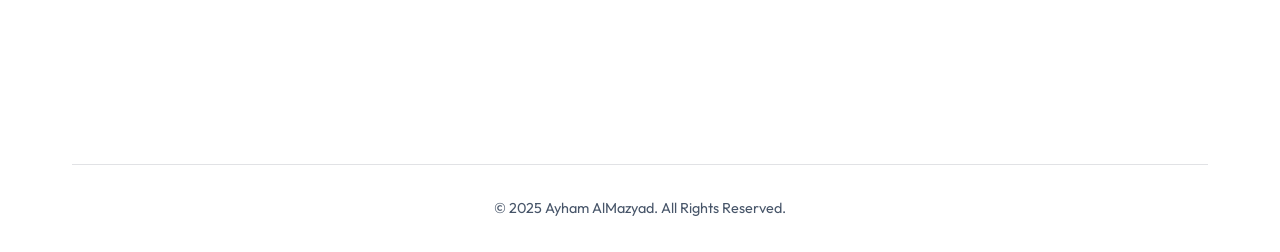
==== commit 36829aaa: "update  verify link" ====
--- a/index.html
+++ b/index.html
@@ -247,7 +247,7 @@
               </p>
               <div class="certificate-meta">
                 <span class="certificate-date"><i class="far fa-calendar"></i> Nov 15, 2025</span>
-                <a href="https://coursera.org/verify/MAWNRXR6J2VS" class="verify-link" target="_blank">
+                <a href="https://www.coursera.org/account/accomplishments/professional-cert/7RUB46GCNKDS" class="verify-link" target="_blank">
                   <i class="fas fa-certificate"></i> Verify
                 </a>
               </div>
